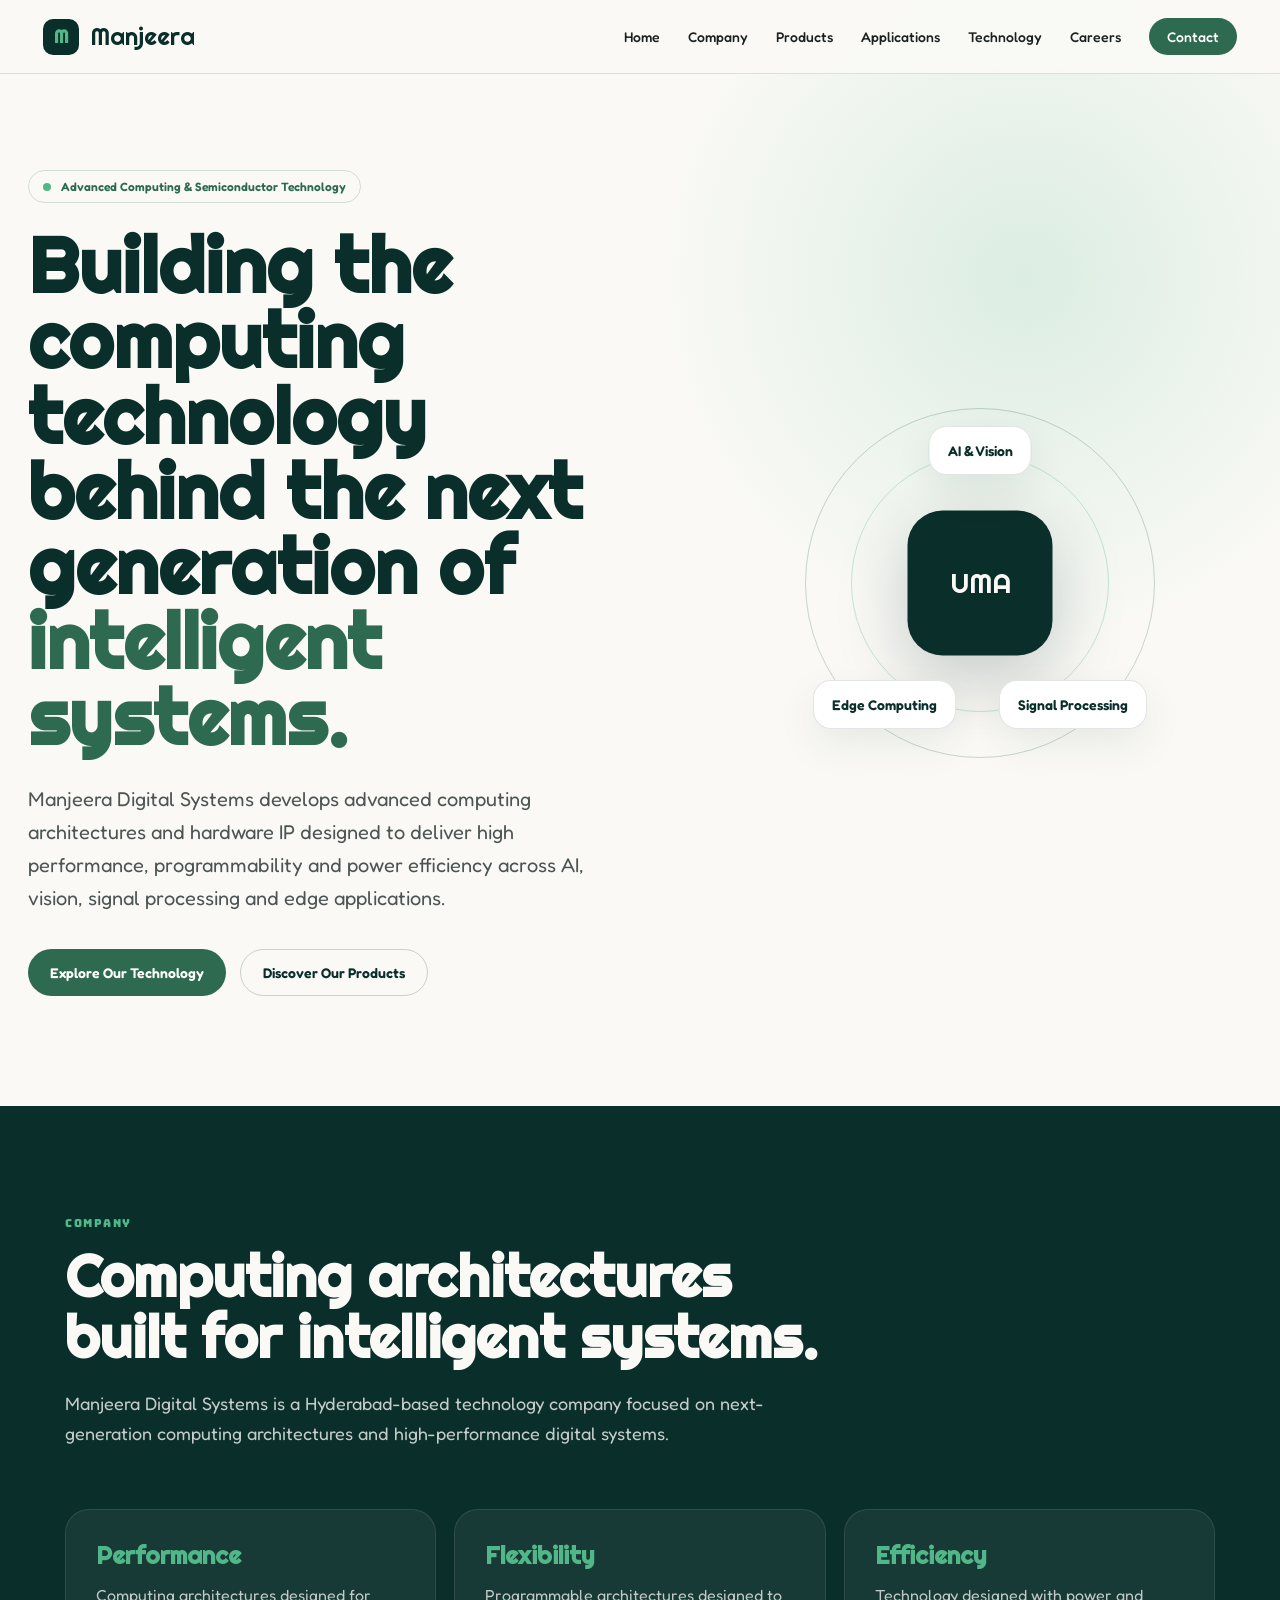
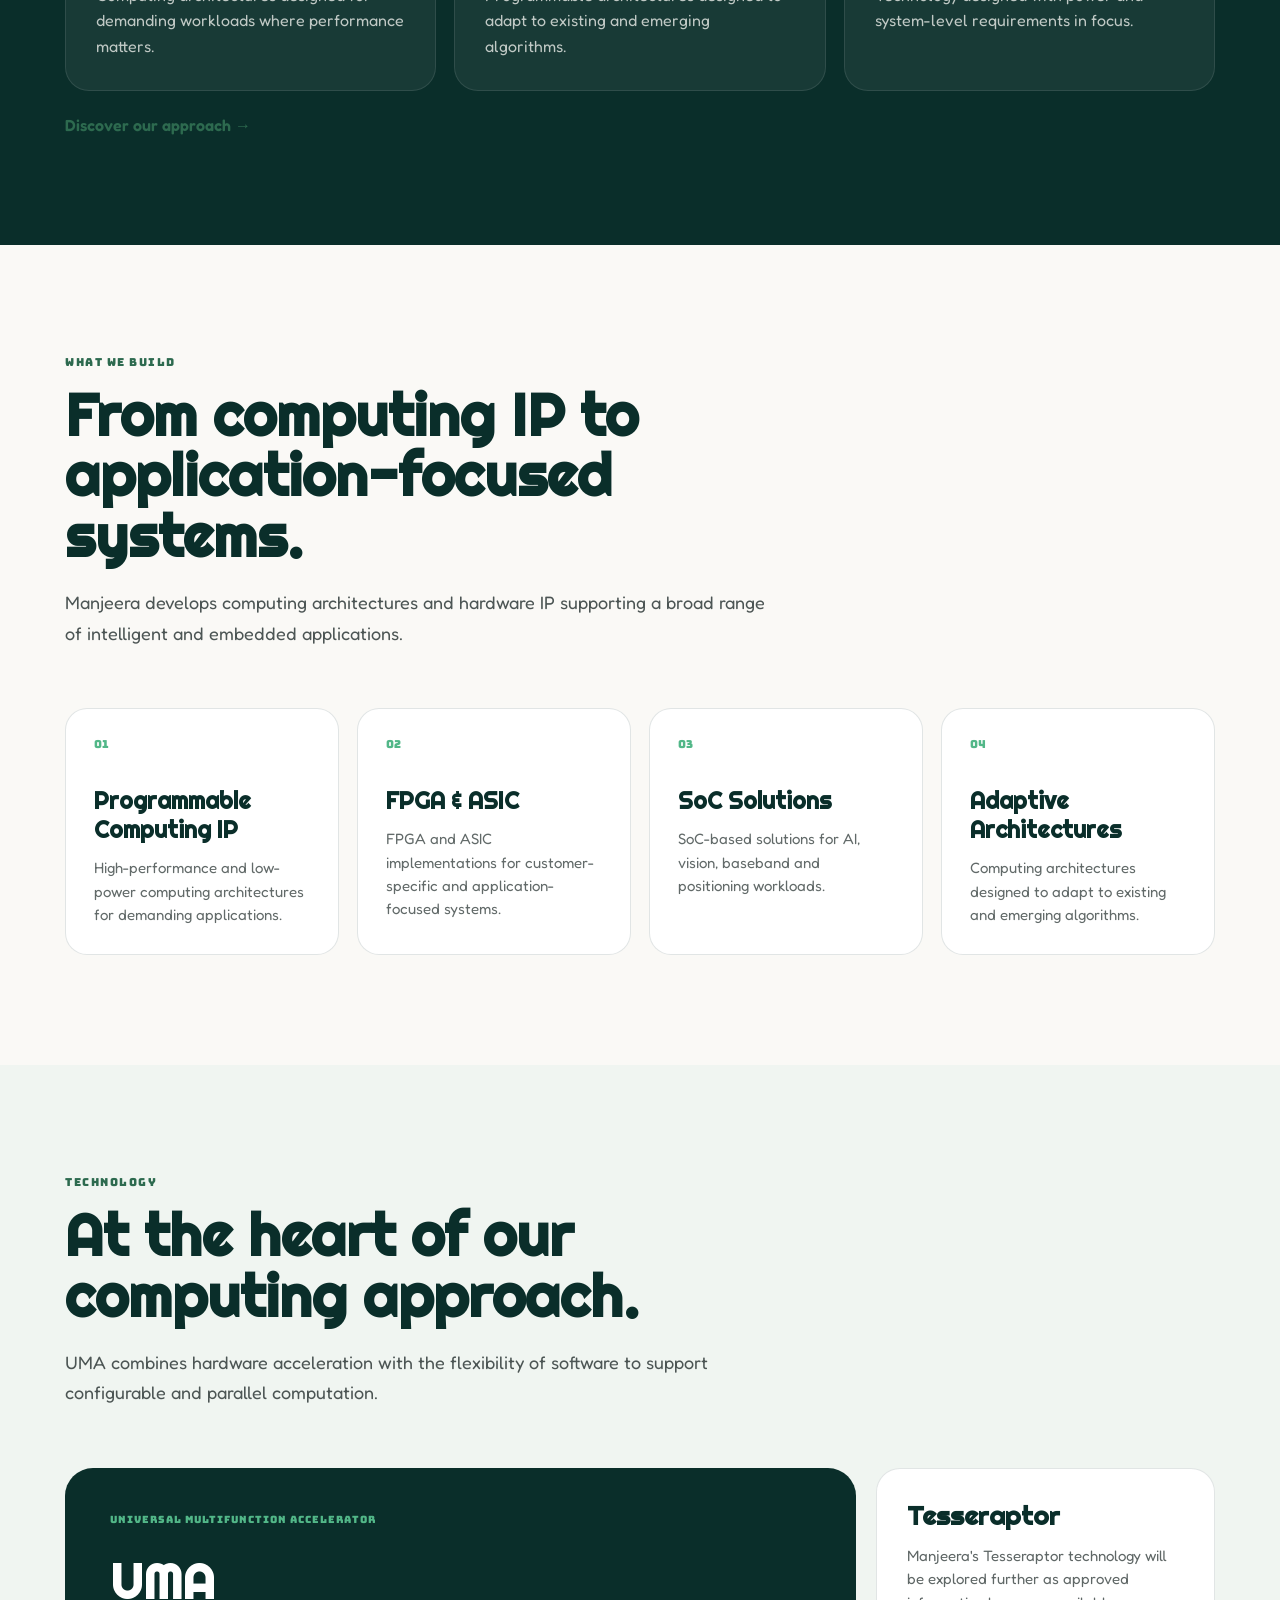
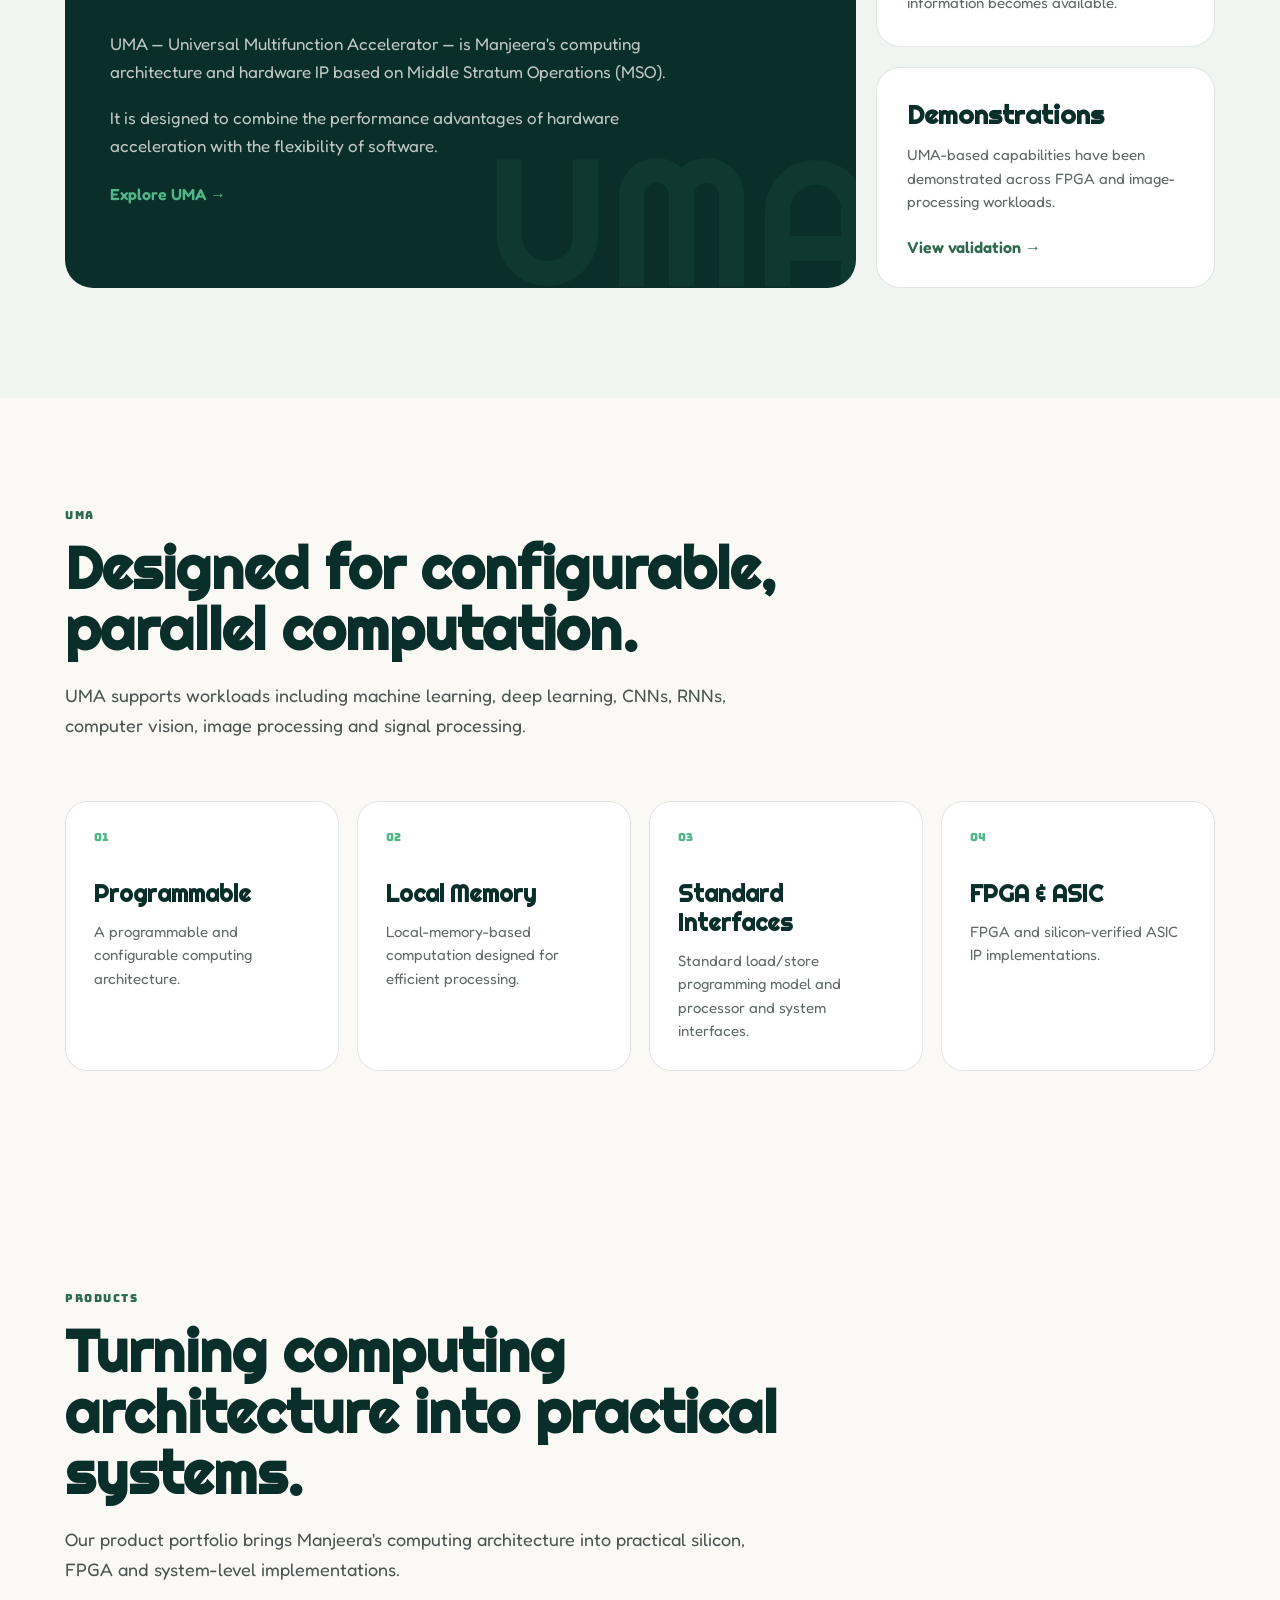
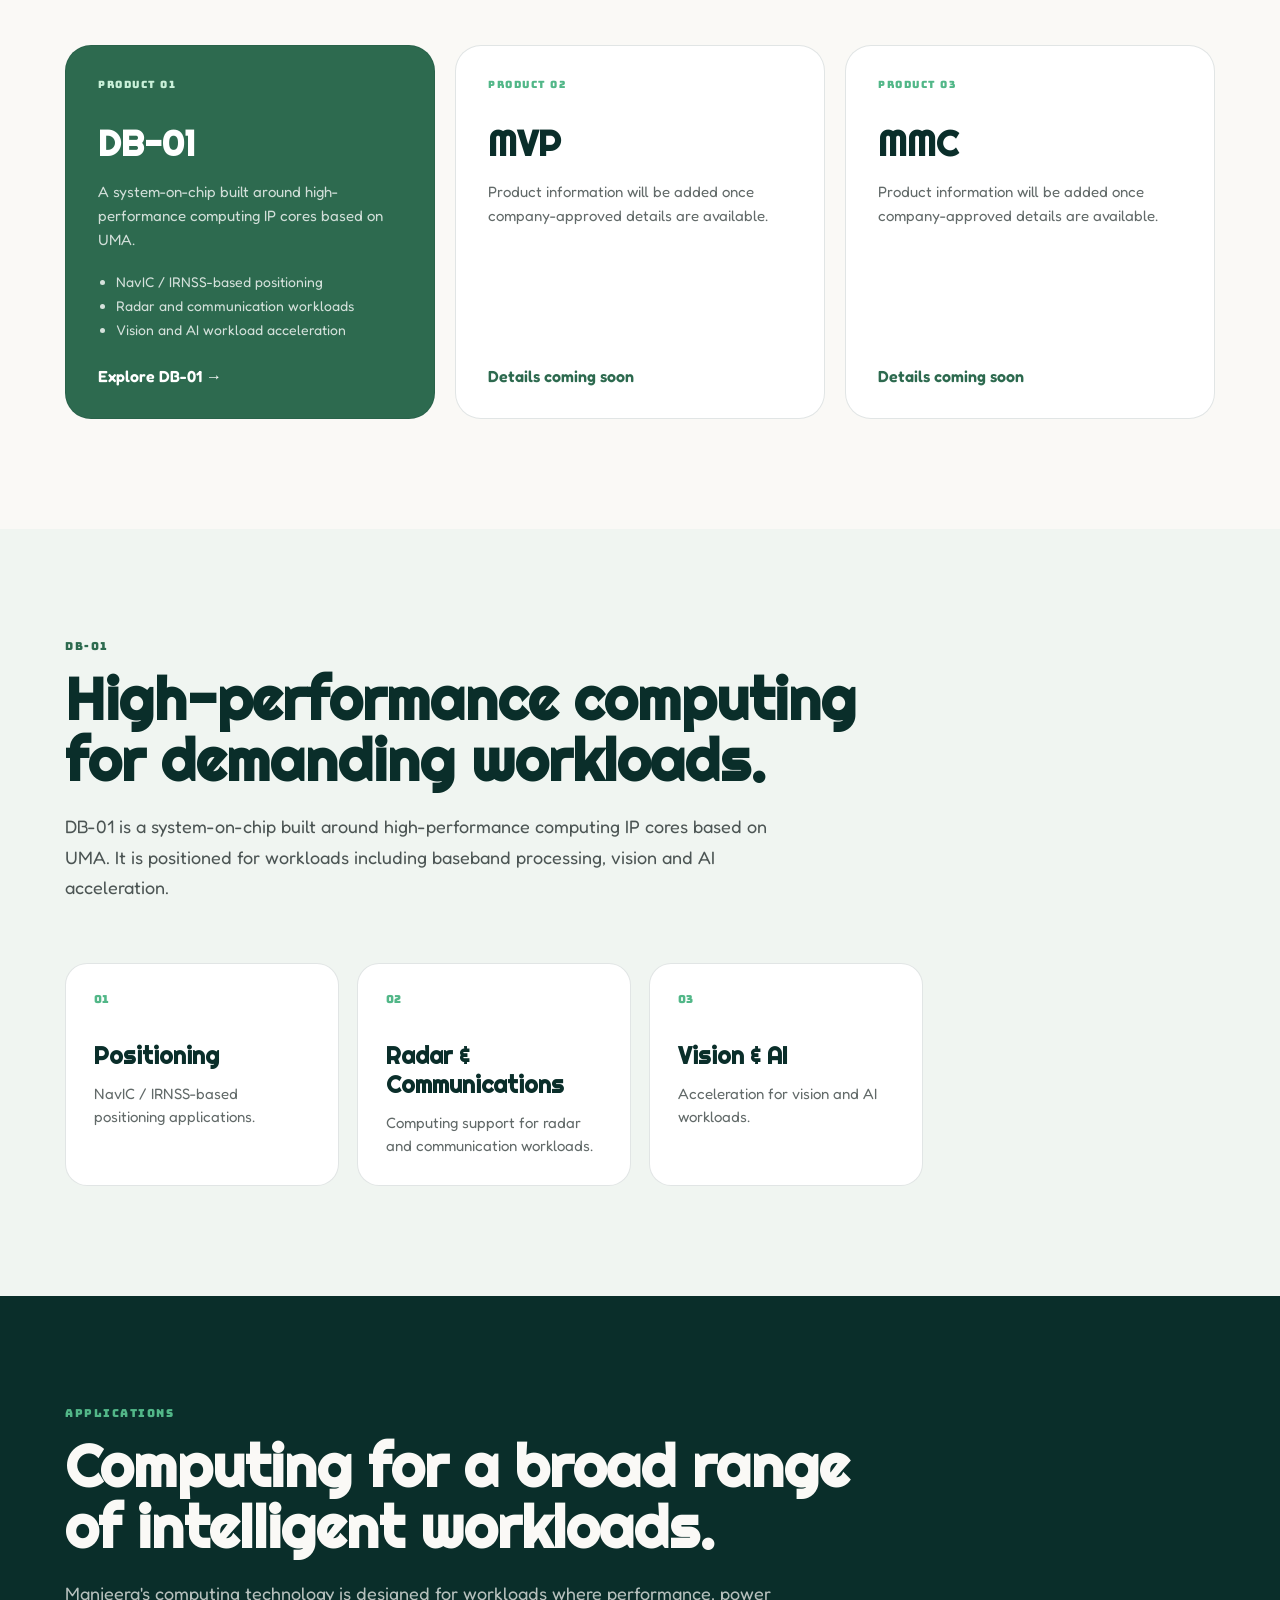
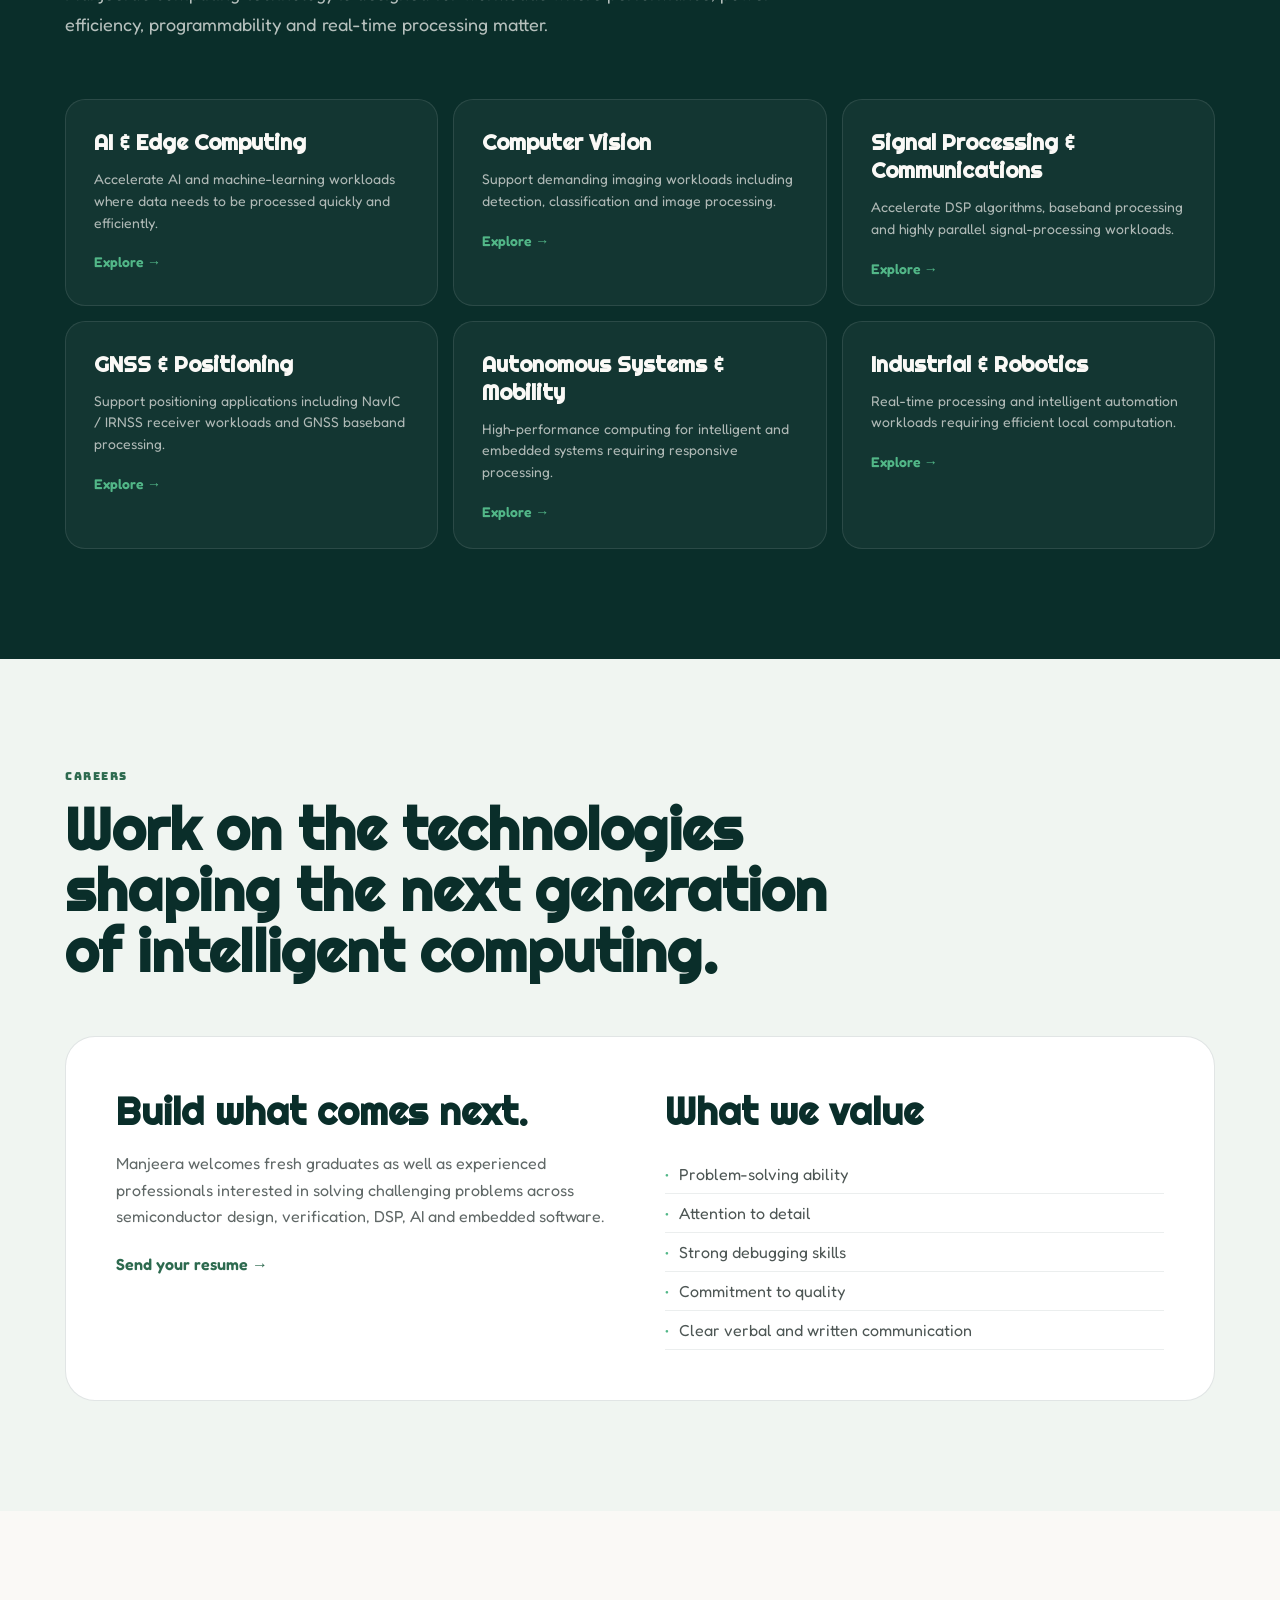
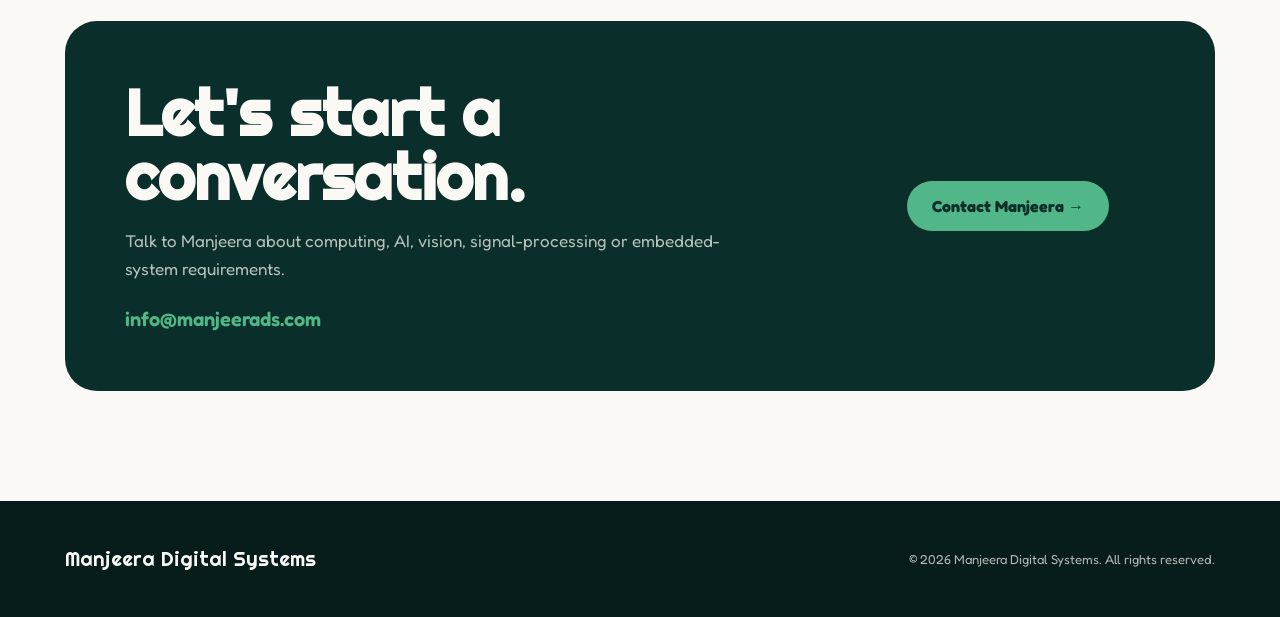
==== index.html @ 7819d350 "Create index.html" ====
<!DOCTYPE html>
<html lang="en">
<head>
    <meta charset="UTF-8">
    <meta name="viewport" content="width=device-width, initial-scale=1.0">

    <title>Manjeera Digital Systems</title>

    <!-- Google Fonts -->
    <link rel="preconnect" href="https://fonts.googleapis.com">
    <link rel="preconnect" href="https://fonts.gstatic.com" crossorigin>

    <link href="https://fonts.googleapis.com/css2?family=Bungee&family=Fredoka:wght@300;400;500;600;700&family=Pacifico&family=Righteous&display=swap" rel="stylesheet">

    <style>

        /* =========================================================
           MANJEERA DIGITAL SYSTEMS
           WEBSITE DESIGN
           ========================================================= */

        :root {
            --forest: #0A2E2A;
            --sage: #2D6A4F;
            --cream: #FAF9F6;
            --lime: #52B788;
            --charcoal: #1B2021;
            --white: #FFFFFF;
            --soft-green: #E7F2EC;
            --border: rgba(10, 46, 42, 0.12);

            --heading-font: "Righteous", sans-serif;
            --body-font: "Fredoka", sans-serif;
            --label-font: "Bungee", sans-serif;
        }

        * {
            margin: 0;
            padding: 0;
            box-sizing: border-box;
        }

        html {
            scroll-behavior: smooth;
        }

        body {
            background: var(--cream);
            color: var(--charcoal);
            font-family: var(--body-font);
            overflow-x: hidden;
        }

        a {
            text-decoration: none;
            color: inherit;
        }

        img {
            max-width: 100%;
            display: block;
        }

        /* =========================================================
           NAVIGATION
           ========================================================= */

        .navbar {
            position: fixed;
            top: 0;
            left: 0;
            width: 100%;
            z-index: 1000;

            background: rgba(250, 249, 246, 0.92);
            backdrop-filter: blur(14px);

            border-bottom: 1px solid var(--border);
        }

        .nav-container {
            max-width: 1250px;
            margin: auto;

            padding: 18px 28px;

            display: flex;
            align-items: center;
            justify-content: space-between;
        }

        .logo {
            display: flex;
            align-items: center;
            gap: 12px;

            font-family: var(--heading-font);
            font-size: 24px;
            color: var(--forest);
        }

        .logo-mark {
            width: 36px;
            height: 36px;

            border-radius: 10px;

            background: var(--forest);

            display: flex;
            align-items: center;
            justify-content: center;

            color: var(--lime);
            font-size: 18px;
            font-weight: bold;
        }

        .nav-links {
            display: flex;
            align-items: center;
            gap: 28px;
        }

        .nav-links a {
            font-size: 14px;
            font-weight: 500;

            color: var(--charcoal);

            transition: 0.25s ease;
        }

        .nav-links a:hover {
            color: var(--sage);
        }

        .nav-button {
            background: var(--sage);
            color: white !important;

            padding: 10px 18px;
            border-radius: 30px;
        }

        .nav-button:hover {
            background: var(--forest);
            transform: translateY(-1px);
        }

        .menu-button {
            display: none;

            border: none;
            background: none;

            font-size: 26px;
            cursor: pointer;

            color: var(--forest);
        }

        /* =========================================================
           GENERAL
           ========================================================= */

        section {
            padding: 110px 28px;
        }

        .container {
            max-width: 1150px;
            margin: auto;
        }

        .section-label {
            font-family: var(--label-font);
            font-size: 11px;
            letter-spacing: 1.5px;
            color: var(--sage);

            margin-bottom: 16px;
        }

        .section-title {
            font-family: var(--heading-font);
            font-size: clamp(36px, 5vw, 58px);
            line-height: 1.05;

            color: var(--forest);

            max-width: 800px;
        }

        .section-description {
            max-width: 720px;

            margin-top: 20px;

            font-size: 18px;
            line-height: 1.7;

            color: #4C5554;
        }

        .text-link {
            display: inline-flex;
            align-items: center;
            gap: 8px;

            margin-top: 24px;

            font-weight: 600;
            color: var(--sage);

            transition: 0.25s ease;
        }

        .text-link:hover {
            gap: 13px;
            color: var(--forest);
        }

        /* =========================================================
           OPENING SECTION
           ========================================================= */

        .opening {
            min-height: 100vh;

            padding-top: 170px;

            background:
                radial-gradient(
                    circle at 80% 25%,
                    rgba(82, 183, 136, 0.18),
                    transparent 28%
                ),
                var(--cream);

            position: relative;

            display: flex;
            align-items: center;
        }

        .opening-grid {
            max-width: 1250px;
            margin: auto;

            display: grid;
            grid-template-columns: 1.05fr 0.95fr;

            gap: 80px;
            align-items: center;
        }

        .opening-tag {
            display: inline-flex;
            align-items: center;
            gap: 10px;

            padding: 8px 14px;

            border: 1px solid rgba(45, 106, 79, 0.2);
            border-radius: 30px;

            color: var(--sage);

            font-size: 12px;
            font-weight: 600;

            margin-bottom: 25px;
        }

        .opening-dot {
            width: 8px;
            height: 8px;

            background: var(--lime);

            border-radius: 50%;
        }

        .opening h1 {
            font-family: var(--heading-font);

            font-size: clamp(48px, 6vw, 82px);
            line-height: 0.98;

            color: var(--forest);

            max-width: 760px;
        }

        .opening h1 span {
            color: var(--sage);
        }

        .opening-text {
            font-size: 20px;
            line-height: 1.65;

            color: #4C5554;

            max-width: 680px;

            margin-top: 28px;
        }

        .opening-buttons {
            display: flex;
            gap: 14px;

            margin-top: 34px;

            flex-wrap: wrap;
        }

        .button {
            display: inline-flex;
            align-items: center;
            justify-content: center;

            padding: 14px 22px;

            border-radius: 30px;

            font-size: 14px;
            font-weight: 600;

            transition: 0.3s ease;
        }

        .button-primary {
            background: var(--sage);
            color: white;
        }

        .button-primary:hover {
            background: var(--forest);
            transform: translateY(-3px);
        }

        .button-secondary {
            border: 1px solid rgba(10, 46, 42, 0.2);
            color: var(--forest);
        }

        .button-secondary:hover {
            background: var(--soft-green);
            transform: translateY(-3px);
        }

        /* =========================================================
           TECH VISUAL
           ========================================================= */

        .tech-visual {
            min-height: 500px;

            position: relative;

            display: flex;
            align-items: center;
            justify-content: center;
        }

        .tech-orbit {
            width: 350px;
            height: 350px;

            border: 1px solid rgba(45, 106, 79, 0.25);

            border-radius: 50%;

            position: relative;
        }

        .tech-orbit::before {
            content: "";

            position: absolute;

            inset: 45px;

            border: 1px solid rgba(82, 183, 136, 0.3);

            border-radius: 50%;
        }

        .tech-core {
            width: 145px;
            height: 145px;

            position: absolute;

            top: 50%;
            left: 50%;

            transform: translate(-50%, -50%);

            border-radius: 35px;

            background: var(--forest);

            color: var(--cream);

            display: flex;
            align-items: center;
            justify-content: center;

            text-align: center;

            font-family: var(--heading-font);
            font-size: 28px;

            box-shadow: 0 25px 70px rgba(10, 46, 42, 0.22);
        }

        .tech-node {
            position: absolute;

            background: white;

            border: 1px solid rgba(10, 46, 42, 0.12);

            box-shadow: 0 15px 40px rgba(10, 46, 42, 0.08);

            border-radius: 18px;

            padding: 15px 18px;

            font-weight: 600;
            font-size: 14px;

            color: var(--forest);
        }

        .node-one {
            top: 5%;
            left: 50%;
            transform: translateX(-50%);
        }

        .node-two {
            bottom: 8%;
            left: 2%;
        }

        .node-three {
            bottom: 8%;
            right: 2%;
        }

        /* =========================================================
           ABOUT
           ========================================================= */

        .about {
            background: var(--forest);
            color: white;
        }

        .about .section-label {
            color: var(--lime);
        }

        .about .section-title {
            color: var(--cream);
        }

        .about .section-description {
            color: rgba(250, 249, 246, 0.78);
        }

        .about-grid {
            margin-top: 60px;

            display: grid;
            grid-template-columns: repeat(3, 1fr);

            gap: 18px;
        }

        .about-card {
            padding: 30px;

            border-radius: 24px;

            background: rgba(255, 255, 255, 0.06);

            border: 1px solid rgba(255, 255, 255, 0.1);

            transition: 0.3s ease;
        }

        .about-card:hover {
            transform: translateY(-6px);

            background: rgba(255, 255, 255, 0.09);
        }

        .about-card h3 {
            font-family: var(--heading-font);

            font-size: 24px;

            color: var(--lime);

            margin-bottom: 12px;
        }

        .about-card p {
            color: rgba(250, 249, 246, 0.75);

            line-height: 1.6;
        }

        /* =========================================================
           WHAT WE BUILD
           ========================================================= */

        .build-grid {
            margin-top: 60px;

            display: grid;

            grid-template-columns: repeat(4, 1fr);

            gap: 18px;
        }

        .build-card {
            background: white;

            border: 1px solid var(--border);

            border-radius: 22px;

            padding: 28px;

            min-height: 220px;

            transition: 0.3s ease;
        }

        .build-card:hover {
            transform: translateY(-7px);

            border-color: rgba(82, 183, 136, 0.5);

            box-shadow: 0 20px 50px rgba(10, 46, 42, 0.08);
        }

        .build-number {
            font-family: var(--label-font);

            font-size: 11px;

            color: var(--lime);

            margin-bottom: 35px;
        }

        .build-card h3 {
            font-family: var(--heading-font);

            font-size: 23px;

            color: var(--forest);

            margin-bottom: 12px;
        }

        .build-card p {
            color: #626A69;

            line-height: 1.55;

            font-size: 15px;
        }

        /* =========================================================
           TECHNOLOGY
           ========================================================= */

        .technology {
            background: #F0F5F1;
        }

        .technology-grid {
            margin-top: 60px;

            display: grid;

            grid-template-columns: 1.4fr 0.6fr;

            gap: 20px;
        }

        .technology-main {
            background: var(--forest);

            border-radius: 28px;

            padding: 45px;

            color: white;

            min-height: 420px;

            position: relative;

            overflow: hidden;
        }

        .technology-main::after {
            content: "UMA";

            position: absolute;

            right: -20px;
            bottom: -45px;

            font-family: var(--heading-font);

            font-size: 180px;

            color: rgba(82, 183, 136, 0.08);
        }

        .technology-main .mini-label {
            font-family: var(--label-font);

            color: var(--lime);

            font-size: 10px;

            letter-spacing: 1px;
        }

        .technology-main h3 {
            font-family: var(--heading-font);

            font-size: 48px;

            margin-top: 25px;
        }

        .technology-main p {
            max-width: 600px;

            margin-top: 18px;

            line-height: 1.65;

            color: rgba(250, 249, 246, 0.76);

            font-size: 17px;
        }

        .technology-side {
            display: flex;
            flex-direction: column;

            gap: 20px;
        }

        .technology-card {
            background: white;

            border-radius: 24px;

            padding: 30px;

            border: 1px solid var(--border);

            flex: 1;
        }

        .technology-card h3 {
            font-family: var(--heading-font);

            color: var(--forest);

            font-size: 26px;

            margin-bottom: 12px;
        }

        .technology-card p {
            line-height: 1.55;

            color: #5F6766;

            font-size: 15px;
        }

        /* =========================================================
           PRODUCTS
           ========================================================= */

        .products-grid {
            margin-top: 60px;

            display: grid;

            grid-template-columns: repeat(3, 1fr);

            gap: 20px;
        }

        .product-card {
            background: white;

            border: 1px solid var(--border);

            border-radius: 26px;

            padding: 32px;

            min-height: 340px;

            display: flex;
            flex-direction: column;

            transition: 0.3s ease;
        }

        .product-card:hover {
            transform: translateY(-7px);

            box-shadow: 0 25px 60px rgba(10, 46, 42, 0.1);
        }

        .product-card.featured {
            background: var(--sage);
            color: white;
        }

        .product-code {
            font-family: var(--label-font);

            font-size: 10px;

            letter-spacing: 1.5px;

            color: var(--lime);

            margin-bottom: 30px;
        }

        .product-card.featured .product-code {
            color: #C9F0D9;
        }

        .product-card h3 {
            font-family: var(--heading-font);

            font-size: 35px;

            color: var(--forest);

            margin-bottom: 15px;
        }

        .product-card.featured h3 {
            color: white;
        }

        .product-card p {
            color: #626A69;

            line-height: 1.6;

            font-size: 15px;
        }

        .product-card.featured p {
            color: rgba(255, 255, 255, 0.78);
        }

        .product-list {
            margin-top: 18px;

            padding-left: 18px;

            color: #626A69;

            line-height: 1.7;

            font-size: 14px;
        }

        .product-card.featured .product-list {
            color: rgba(255, 255, 255, 0.8);
        }

        .product-link {
            margin-top: auto;

            padding-top: 25px;

            font-weight: 600;

            color: var(--sage);
        }

        .product-card.featured .product-link {
            color: white;
        }

        /* =========================================================
           APPLICATIONS
           ========================================================= */

        .applications {
            background: var(--forest);
        }

        .applications .section-label {
            color: var(--lime);
        }

        .applications .section-title {
            color: var(--cream);
        }

        .applications .section-description {
            color: rgba(250, 249, 246, 0.72);
        }

        .applications-grid {
            margin-top: 60px;

            display: grid;

            grid-template-columns: repeat(3, 1fr);

            gap: 15px;
        }

        .application-card {
            padding: 28px;

            border: 1px solid rgba(255,255,255,0.1);

            border-radius: 20px;

            background: rgba(255,255,255,0.04);

            transition: 0.3s ease;
        }

        .application-card:hover {
            background: rgba(82,183,136,0.12);

            transform: translateY(-5px);
        }

        .application-card h3 {
            font-family: var(--heading-font);

            color: var(--cream);

            font-size: 22px;

            margin-bottom: 12px;
        }

        .application-card p {
            color: rgba(250,249,246,0.68);

            line-height: 1.55;

            font-size: 14px;
        }

        .application-arrow {
            display: block;

            margin-top: 20px;

            color: var(--lime);

            font-weight: 600;

            font-size: 14px;
        }

        /* =========================================================
           CAREERS
           ========================================================= */

        .careers {
            background: #F0F5F1;
        }

        .careers-box {
            margin-top: 55px;

            background: white;

            border-radius: 30px;

            padding: 50px;

            display: grid;

            grid-template-columns: 1fr 1fr;

            gap: 50px;

            border: 1px solid var(--border);
        }

        .careers-box h3 {
            font-family: var(--heading-font);

            font-size: 38px;

            color: var(--forest);
        }

        .careers-box p {
            margin-top: 15px;

            color: #606867;

            line-height: 1.65;
        }

        .career-list {
            list-style: none;

            margin-top: 20px;
        }

        .career-list li {
            padding: 9px 0;

            color: #4D5654;

            border-bottom: 1px solid rgba(10,46,42,0.08);
        }

        .career-list li::before {
            content: "•";

            color: var(--lime);

            margin-right: 10px;
        }

        /* =========================================================
           CONTACT
           ========================================================= */

        .contact {
            background: var(--cream);
        }

        .contact-box {
            background: var(--forest);

            border-radius: 32px;

            padding: 60px;

            color: white;

            display: grid;

            grid-template-columns: 1.4fr 0.6fr;

            gap: 50px;

            align-items: center;
        }

        .contact-box h2 {
            font-family: var(--heading-font);

            font-size: clamp(40px, 5vw, 65px);

            color: var(--cream);

            line-height: 1;
        }

        .contact-box p {
            margin-top: 18px;

            color: rgba(250,249,246,0.72);

            line-height: 1.6;

            font-size: 17px;

            max-width: 600px;
        }

        .contact-email {
            display: inline-block;

            margin-top: 25px;

            color: var(--lime);

            font-size: 20px;

            font-weight: 600;
        }

        .contact-side {
            text-align: center;
        }

        .contact-side a {
            display: inline-flex;

            padding: 15px 25px;

            border-radius: 30px;

            background: var(--lime);

            color: var(--forest);

            font-weight: 700;

            transition: 0.3s ease;
        }

        .contact-side a:hover {
            background: var(--cream);

            transform: translateY(-3px);
        }

        /* =========================================================
           FOOTER
           ========================================================= */

        footer {
            background: #061D1B;

            color: rgba(250,249,246,0.7);

            padding: 45px 28px;
        }

        .footer-container {
            max-width: 1150px;

            margin: auto;

            display: flex;

            justify-content: space-between;

            gap: 30px;

            align-items: center;
        }

        .footer-logo {
            font-family: var(--heading-font);

            color: var(--cream);

            font-size: 20px;
        }

        .footer-text {
            font-size: 13px;
        }

        /* =========================================================
           ANIMATION
           ========================================================= */

        .fade-up {
            opacity: 0;

            transform: translateY(25px);

            animation: fadeUp 0.8s ease forwards;
        }

        @keyframes fadeUp {

            to {
                opacity: 1;
                transform: translateY(0);
            }

        }

        /* =========================================================
           MOBILE
           ========================================================= */

        @media (max-width: 900px) {

            .nav-links {
                position: absolute;

                top: 72px;
                left: 0;

                width: 100%;

                background: var(--cream);

                padding: 25px;

                display: none;

                flex-direction: column;

                align-items: flex-start;

                border-bottom: 1px solid var(--border);
            }

            .nav-links.active {
                display: flex;
            }

            .menu-button {
                display: block;
            }

            .opening-grid {
                grid-template-columns: 1fr;

                gap: 30px;
            }

            .tech-visual {
                min-height: 380px;
            }

            .about-grid,
            .build-grid,
            .products-grid {
                grid-template-columns: 1fr 1fr;
            }

            .applications-grid {
                grid-template-columns: 1fr 1fr;
            }

            .technology-grid {
                grid-template-columns: 1fr;
            }

            .careers-box,
            .contact-box {
                grid-template-columns: 1fr;
            }

        }

        @media (max-width: 600px) {

            section {
                padding: 80px 20px;
            }

            .nav-container {
                padding: 15px 20px;
            }

            .logo {
                font-size: 19px;
            }

            .opening {
                padding-top: 130px;
            }

            .opening h1 {
                font-size: 48px;
            }

            .opening-text {
                font-size: 17px;
            }

            .tech-orbit {
                width: 270px;
                height: 270px;
            }

            .tech-core {
                width: 115px;
                height: 115px;

                font-size: 22px;
            }

            .tech-node {
                font-size: 11px;

                padding: 11px 13px;
            }

            .about-grid,
            .build-grid,
            .products-grid,
            .applications-grid {
                grid-template-columns: 1fr;
            }

            .technology-main {
                padding: 30px;
            }

            .technology-main h3 {
                font-size: 38px;
            }

            .careers-box,
            .contact-box {
                padding: 32px 25px;
            }

            .contact-box h2 {
                font-size: 42px;
            }

            .footer-container {
                flex-direction: column;

                align-items: flex-start;
            }

        }

    </style>
</head>

<body>

    <!-- =========================================================
         NAVIGATION
         ========================================================= -->

    <header class="navbar">

        <div class="nav-container">

            <a href="#home" class="logo">
                <span class="logo-mark">M</span>
                Manjeera
            </a>

            <button class="menu-button" onclick="toggleMenu()">
                ☰
            </button>

            <nav class="nav-links" id="navLinks">

                <a href="#home">Home</a>

                <a href="#about">Company</a>

                <a href="#products">Products</a>

                <a href="#applications">Applications</a>

                <a href="#technology">Technology</a>

                <a href="#careers">Careers</a>

                <a href="#contact" class="nav-button">
                    Contact
                </a>

            </nav>

        </div>

    </header>


    <!-- =========================================================
         HOME
         ========================================================= -->

    <main>

        <section class="opening" id="home">

            <div class="opening-grid">

                <div class="fade-up">

                    <div class="opening-tag">
                        <span class="opening-dot"></span>
                        Advanced Computing & Semiconductor Technology
                    </div>

                    <h1>
                        Building the computing technology behind the next generation of
                        <span>intelligent systems.</span>
                    </h1>

                    <p class="opening-text">
                        Manjeera Digital Systems develops advanced computing architectures
                        and hardware IP designed to deliver high performance,
                        programmability and power efficiency across AI, vision,
                        signal processing and edge applications.
                    </p>

                    <div class="opening-buttons">

                        <a href="#technology" class="button button-primary">
                            Explore Our Technology
                        </a>

                        <a href="#products" class="button button-secondary">
                            Discover Our Products
                        </a>

                    </div>

                </div>


                <div class="tech-visual">

                    <div class="tech-orbit">

                        <div class="tech-core">
                            UMA
                        </div>

                        <div class="tech-node node-one">
                            AI & Vision
                        </div>

                        <div class="tech-node node-two">
                            Edge Computing
                        </div>

                        <div class="tech-node node-three">
                            Signal Processing
                        </div>

                    </div>

                </div>

            </div>

        </section>


        <!-- =====================================================
             ABOUT
             ===================================================== -->

        <section class="about" id="about">

            <div class="container">

                <div class="section-label">
                    COMPANY
                </div>

                <h2 class="section-title">
                    Computing architectures built for intelligent systems.
                </h2>

                <p class="section-description">
                    Manjeera Digital Systems is a Hyderabad-based technology company
                    focused on next-generation computing architectures and
                    high-performance digital systems.
                </p>


                <div class="about-grid">

                    <div class="about-card">

                        <h3>Performance</h3>

                        <p>
                            Computing architectures designed for demanding
                            workloads where performance matters.
                        </p>

                    </div>


                    <div class="about-card">

                        <h3>Flexibility</h3>

                        <p>
                            Programmable architectures designed to adapt
                            to existing and emerging algorithms.
                        </p>

                    </div>


                    <div class="about-card">

                        <h3>Efficiency</h3>

                        <p>
                            Technology designed with power and
                            system-level requirements in focus.
                        </p>

                    </div>

                </div>

                <a href="#technology" class="text-link">
                    Discover our approach →
                </a>

            </div>

        </section>


        <!-- =====================================================
             WHAT WE BUILD
             ===================================================== -->

        <section id="build">

            <div class="container">

                <div class="section-label">
                    WHAT WE BUILD
                </div>

                <h2 class="section-title">
                    From computing IP to application-focused systems.
                </h2>

                <p class="section-description">
                    Manjeera develops computing architectures and hardware IP
                    supporting a broad range of intelligent and embedded
                    applications.
                </p>


                <div class="build-grid">

                    <div class="build-card">

                        <div class="build-number">01</div>

                        <h3>Programmable Computing IP</h3>

                        <p>
                            High-performance and low-power computing
                            architectures for demanding applications.
                        </p>

                    </div>


                    <div class="build-card">

                        <div class="build-number">02</div>

                        <h3>FPGA & ASIC</h3>

                        <p>
                            FPGA and ASIC implementations for
                            customer-specific and application-focused systems.
                        </p>

                    </div>


                    <div class="build-card">

                        <div class="build-number">03</div>

                        <h3>SoC Solutions</h3>

                        <p>
                            SoC-based solutions for AI, vision,
                            baseband and positioning workloads.
                        </p>

                    </div>


                    <div class="build-card">

                        <div class="build-number">04</div>

                        <h3>Adaptive Architectures</h3>

                        <p>
                            Computing architectures designed to adapt
                            to existing and emerging algorithms.
                        </p>

                    </div>

                </div>

            </div>

        </section>


        <!-- =====================================================
             TECHNOLOGY
             ===================================================== -->

        <section class="technology" id="technology">

            <div class="container">

                <div class="section-label">
                    TECHNOLOGY
                </div>

                <h2 class="section-title">
                    At the heart of our computing approach.
                </h2>

                <p class="section-description">
                    UMA combines hardware acceleration with the flexibility
                    of software to support configurable and parallel computation.
                </p>


                <div class="technology-grid">

                    <div class="technology-main">

                        <div class="mini-label">
                            UNIVERSAL MULTIFUNCTION ACCELERATOR
                        </div>

                        <h3>UMA</h3>

                        <p>
                            UMA — Universal Multifunction Accelerator — is
                            Manjeera's computing architecture and hardware IP
                            based on Middle Stratum Operations (MSO).
                        </p>

                        <p>
                            It is designed to combine the performance advantages
                            of hardware acceleration with the flexibility of software.
                        </p>

                        <a href="#technology-details" class="text-link" style="color:#52B788;">
                            Explore UMA →
                        </a>

                    </div>


                    <div class="technology-side">

                        <div class="technology-card">

                            <h3>Tesseraptor</h3>

                            <p>
                                Manjeera's Tesseraptor technology will be
                                explored further as approved information
                                becomes available.
                            </p>

                        </div>


                        <div class="technology-card">

                            <h3>Demonstrations</h3>

                            <p>
                                UMA-based capabilities have been demonstrated
                                across FPGA and image-processing workloads.
                            </p>

                            <a href="#technology-details" class="text-link">
                                View validation →
                            </a>

                        </div>

                    </div>

                </div>

            </div>

        </section>


        <!-- =====================================================
             TECHNOLOGY DETAILS
             ===================================================== -->

        <section id="technology-details">

            <div class="container">

                <div class="section-label">
                    UMA
                </div>

                <h2 class="section-title">
                    Designed for configurable, parallel computation.
                </h2>

                <p class="section-description">
                    UMA supports workloads including machine learning,
                    deep learning, CNNs, RNNs, computer vision,
                    image processing and signal processing.
                </p>


                <div class="build-grid">

                    <div class="build-card">
                        <div class="build-number">01</div>
                        <h3>Programmable</h3>
                        <p>
                            A programmable and configurable computing architecture.
                        </p>
                    </div>

                    <div class="build-card">
                        <div class="build-number">02</div>
                        <h3>Local Memory</h3>
                        <p>
                            Local-memory-based computation designed for efficient processing.
                        </p>
                    </div>

                    <div class="build-card">
                        <div class="build-number">03</div>
                        <h3>Standard Interfaces</h3>
                        <p>
                            Standard load/store programming model and
                            processor and system interfaces.
                        </p>
                    </div>

                    <div class="build-card">
                        <div class="build-number">04</div>
                        <h3>FPGA & ASIC</h3>
                        <p>
                            FPGA and silicon-verified ASIC IP implementations.
                        </p>
                    </div>

                </div>

            </div>

        </section>


        <!-- =====================================================
             PRODUCTS
             ===================================================== -->

        <section id="products">

            <div class="container">

                <div class="section-label">
                    PRODUCTS
                </div>

                <h2 class="section-title">
                    Turning computing architecture into practical systems.
                </h2>

                <p class="section-description">
                    Our product portfolio brings Manjeera's computing architecture
                    into practical silicon, FPGA and system-level implementations.
                </p>


                <div class="products-grid">

                    <div class="product-card featured">

                        <div class="product-code">
                            PRODUCT 01
                        </div>

                        <h3>DB-01</h3>

                        <p>
                            A system-on-chip built around high-performance
                            computing IP cores based on UMA.
                        </p>

                        <ul class="product-list">

                            <li>NavIC / IRNSS-based positioning</li>

                            <li>Radar and communication workloads</li>

                            <li>Vision and AI workload acceleration</li>

                        </ul>

                        <a href="#db01-details" class="product-link">
                            Explore DB-01 →
                        </a>

                    </div>


                    <div class="product-card">

                        <div class="product-code">
                            PRODUCT 02
                        </div>

                        <h3>MVP</h3>

                        <p>
                            Product information will be added once
                            company-approved details are available.
                        </p>

                        <span class="product-link">
                            Details coming soon
                        </span>

                    </div>


                    <div class="product-card">

                        <div class="product-code">
                            PRODUCT 03
                        </div>

                        <h3>MMC</h3>

                        <p>
                            Product information will be added once
                            company-approved details are available.
                        </p>

                        <span class="product-link">
                            Details coming soon
                        </span>

                    </div>

                </div>

            </div>

        </section>


        <!-- =====================================================
             DB-01 DETAILS
             ===================================================== -->

        <section id="db01-details" style="background:#F0F5F1;">

            <div class="container">

                <div class="section-label">
                    DB-01
                </div>

                <h2 class="section-title">
                    High-performance computing for demanding workloads.
                </h2>

                <p class="section-description">
                    DB-01 is a system-on-chip built around high-performance
                    computing IP cores based on UMA. It is positioned for
                    workloads including baseband processing, vision and
                    AI acceleration.
                </p>


                <div class="build-grid">

                    <div class="build-card">

                        <div class="build-number">01</div>

                        <h3>Positioning</h3>

                        <p>
                            NavIC / IRNSS-based positioning applications.
                        </p>

                    </div>


                    <div class="build-card">

                        <div class="build-number">02</div>

                        <h3>Radar & Communications</h3>

                        <p>
                            Computing support for radar and communication workloads.
                        </p>

                    </div>


                    <div class="build-card">

                        <div class="build-number">03</div>

                        <h3>Vision & AI</h3>

                        <p>
                            Acceleration for vision and AI workloads.
                        </p>

                    </div>

                </div>

            </div>

        </section>


        <!-- =====================================================
             APPLICATIONS
             ===================================================== -->

        <section class="applications" id="applications">

            <div class="container">

                <div class="section-label">
                    APPLICATIONS
                </div>

                <h2 class="section-title">
                    Computing for a broad range of intelligent workloads.
                </h2>

                <p class="section-description">
                    Manjeera's computing technology is designed for workloads
                    where performance, power efficiency, programmability and
                    real-time processing matter.
                </p>


                <div class="applications-grid">

                    <div class="application-card">

                        <h3>AI & Edge Computing</h3>

                        <p>
                            Accelerate AI and machine-learning workloads
                            where data needs to be processed quickly and efficiently.
                        </p>

                        <span class="application-arrow">
                            Explore →
                        </span>

                    </div>


                    <div class="application-card">

                        <h3>Computer Vision</h3>

                        <p>
                            Support demanding imaging workloads including
                            detection, classification and image processing.
                        </p>

                        <span class="application-arrow">
                            Explore →
                        </span>

                    </div>


                    <div class="application-card">

                        <h3>Signal Processing & Communications</h3>

                        <p>
                            Accelerate DSP algorithms, baseband processing
                            and highly parallel signal-processing workloads.
                        </p>

                        <span class="application-arrow">
                            Explore →
                        </span>

                    </div>


                    <div class="application-card">

                        <h3>GNSS & Positioning</h3>

                        <p>
                            Support positioning applications including
                            NavIC / IRNSS receiver workloads and GNSS baseband processing.
                        </p>

                        <span class="application-arrow">
                            Explore →
                        </span>

                    </div>


                    <div class="application-card">

                        <h3>Autonomous Systems & Mobility</h3>

                        <p>
                            High-performance computing for intelligent and
                            embedded systems requiring responsive processing.
                        </p>

                        <span class="application-arrow">
                            Explore →
                        </span>

                    </div>


                    <div class="application-card">

                        <h3>Industrial & Robotics</h3>

                        <p>
                            Real-time processing and intelligent automation
                            workloads requiring efficient local computation.
                        </p>

                        <span class="application-arrow">
                            Explore →
                        </span>

                    </div>

                </div>

            </div>

        </section>


        <!-- =====================================================
             CAREERS
             ===================================================== -->

        <section class="careers" id="careers">

            <div class="container">

                <div class="section-label">
                    CAREERS
                </div>

                <h2 class="section-title">
                    Work on the technologies shaping the next generation
                    of intelligent computing.
                </h2>


                <div class="careers-box">

                    <div>

                        <h3>Build what comes next.</h3>

                        <p>
                            Manjeera welcomes fresh graduates as well as
                            experienced professionals interested in solving
                            challenging problems across semiconductor design,
                            verification, DSP, AI and embedded software.
                        </p>

                        <a href="mailto:info@manjeerads.com" class="text-link">
                            Send your resume →
                        </a>

                    </div>


                    <div>

                        <h3>What we value</h3>

                        <ul class="career-list">

                            <li>Problem-solving ability</li>

                            <li>Attention to detail</li>

                            <li>Strong debugging skills</li>

                            <li>Commitment to quality</li>

                            <li>Clear verbal and written communication</li>

                        </ul>

                    </div>

                </div>

            </div>

        </section>


        <!-- =====================================================
             CONTACT
             ===================================================== -->

        <section class="contact" id="contact">

            <div class="container">

                <div class="contact-box">

                    <div>

                        <h2>
                            Let's start a conversation.
                        </h2>

                        <p>
                            Talk to Manjeera about computing, AI, vision,
                            signal-processing or embedded-system requirements.
                        </p>

                        <a
                            href="mailto:info@manjeerads.com"
                            class="contact-email"
                        >
                            info@manjeerads.com
                        </a>

                    </div>


                    <div class="contact-side">

                        <a href="mailto:info@manjeerads.com">
                            Contact Manjeera →
                        </a>

                    </div>

                </div>

            </div>

        </section>

    </main>


    <!-- =========================================================
         FOOTER
         ========================================================= -->

    <footer>

        <div class="footer-container">

            <div class="footer-logo">
                Manjeera Digital Systems
            </div>

            <div class="footer-text">
                © 2026 Manjeera Digital Systems. All rights reserved.
            </div>

        </div>

    </footer>


    <!-- =========================================================
         JAVASCRIPT
         ========================================================= -->

    <script>

        function toggleMenu() {

            const nav = document.getElementById("navLinks");

            nav.classList.toggle("active");

        }


        /* Close mobile menu after clicking a link */

        document.querySelectorAll(".nav-links a").forEach(link => {

            link.addEventListener("click", () => {

                document.getElementById("navLinks").classList.remove("active");

            });

        });


        /* Simple reveal animation */

        const observer = new IntersectionObserver(

            entries => {

                entries.forEach(entry => {

                    if (entry.isIntersecting) {

                        entry.target.style.opacity = "1";

                        entry.target.style.transform = "translateY(0)";

                    }

                });

            },

            {
                threshold: 0.12
            }

        );


        document.querySelectorAll(
            ".about-card, .build-card, .product-card, .application-card, .technology-card"
        ).forEach(element => {

            element.style.opacity = "0";

            element.style.transform = "translateY(20px)";

            element.style.transition = "opacity 0.6s ease, transform 0.6s ease";

            observer.observe(element);

        });

    </script>

</body>
</html>
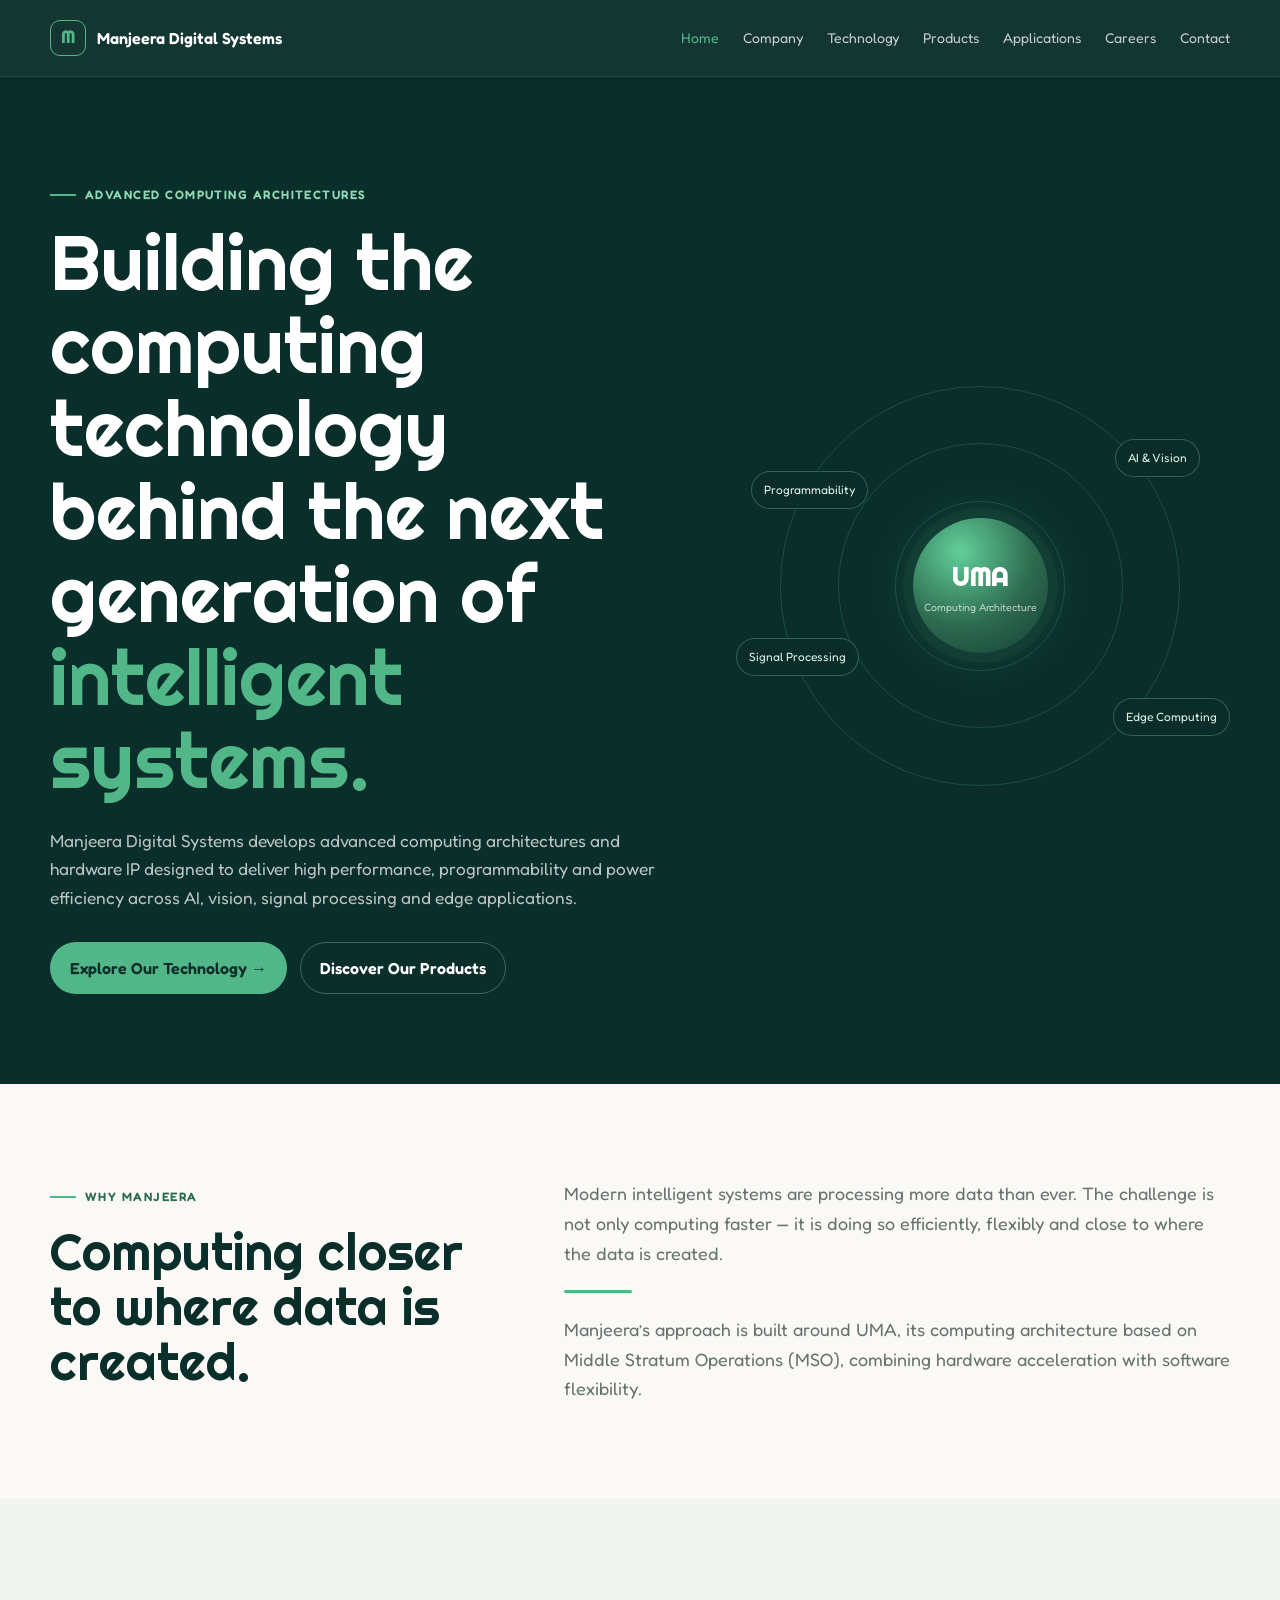
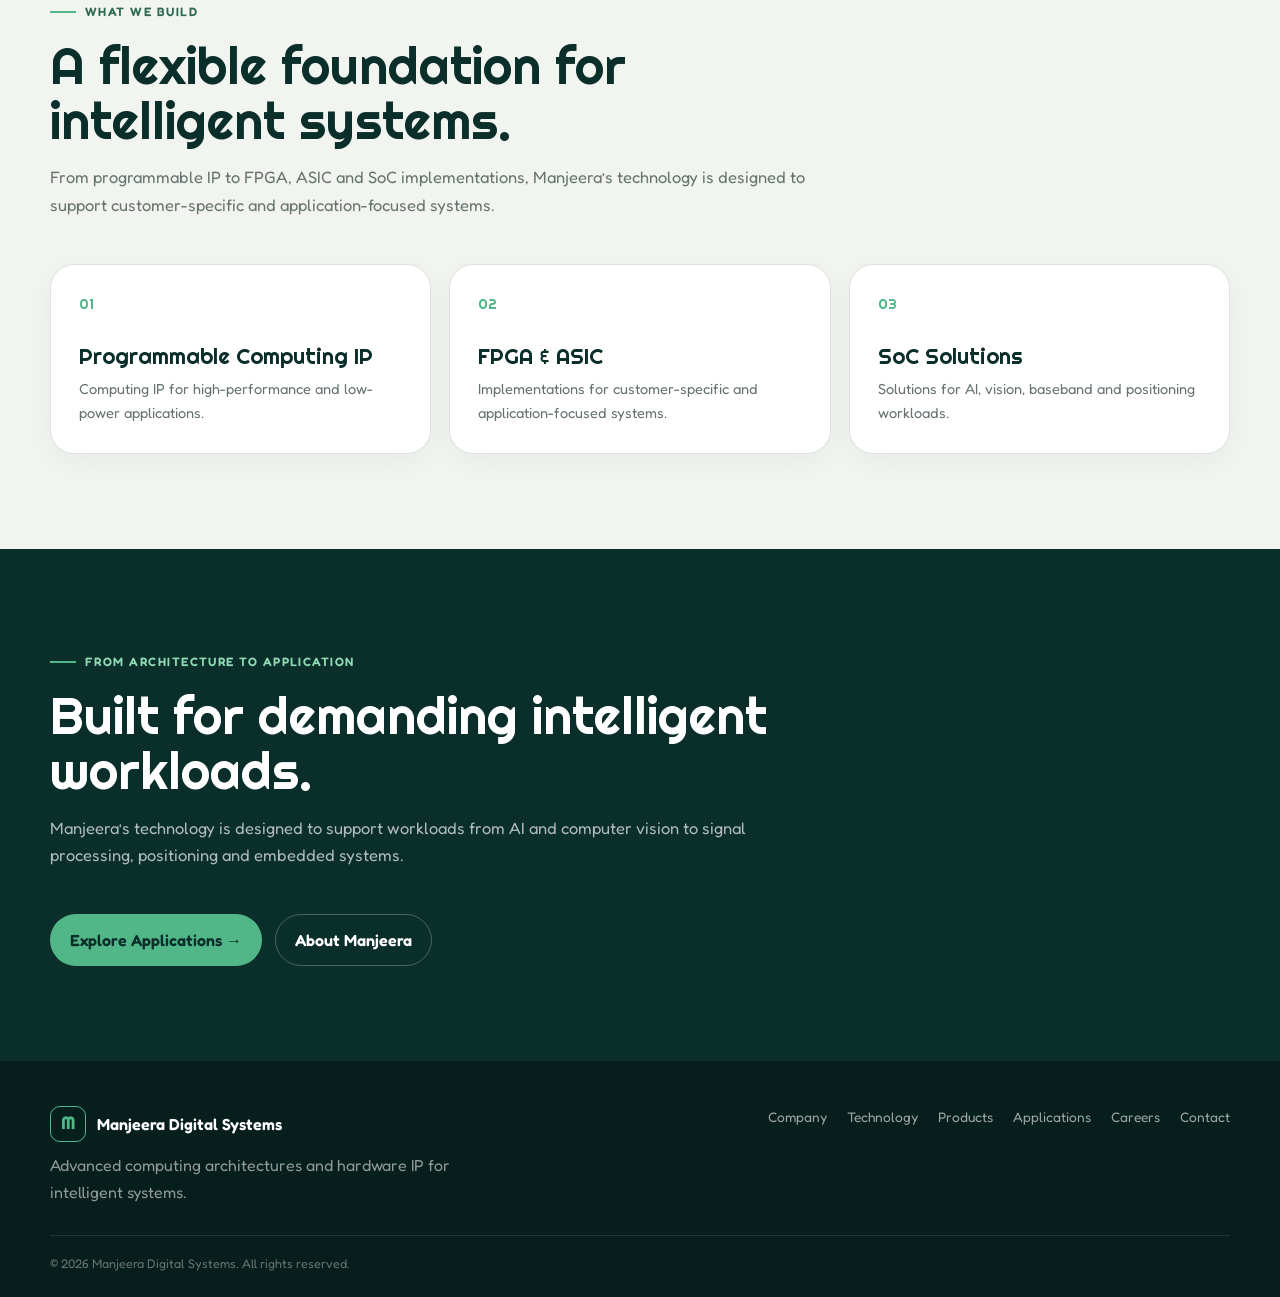
==== commit dad99cf5: "Add files via upload" ====
--- a/index.html
+++ b/index.html
@@ -1,2179 +1,24 @@
-<!DOCTYPE html>
-<html lang="en">
-<head>
-    <meta charset="UTF-8">
-    <meta name="viewport" content="width=device-width, initial-scale=1.0">
-
-    <title>Manjeera Digital Systems</title>
-
-    <!-- Google Fonts -->
-    <link rel="preconnect" href="https://fonts.googleapis.com">
-    <link rel="preconnect" href="https://fonts.gstatic.com" crossorigin>
-
-    <link href="https://fonts.googleapis.com/css2?family=Bungee&family=Fredoka:wght@300;400;500;600;700&family=Pacifico&family=Righteous&display=swap" rel="stylesheet">
-
-    <style>
-
-        /* =========================================================
-           MANJEERA DIGITAL SYSTEMS
-           WEBSITE DESIGN
-           ========================================================= */
-
-        :root {
-            --forest: #0A2E2A;
-            --sage: #2D6A4F;
-            --cream: #FAF9F6;
-            --lime: #52B788;
-            --charcoal: #1B2021;
-            --white: #FFFFFF;
-            --soft-green: #E7F2EC;
-            --border: rgba(10, 46, 42, 0.12);
-
-            --heading-font: "Righteous", sans-serif;
-            --body-font: "Fredoka", sans-serif;
-            --label-font: "Bungee", sans-serif;
-        }
-
-        * {
-            margin: 0;
-            padding: 0;
-            box-sizing: border-box;
-        }
-
-        html {
-            scroll-behavior: smooth;
-        }
-
-        body {
-            background: var(--cream);
-            color: var(--charcoal);
-            font-family: var(--body-font);
-            overflow-x: hidden;
-        }
-
-        a {
-            text-decoration: none;
-            color: inherit;
-        }
-
-        img {
-            max-width: 100%;
-            display: block;
-        }
-
-        /* =========================================================
-           NAVIGATION
-           ========================================================= */
-
-        .navbar {
-            position: fixed;
-            top: 0;
-            left: 0;
-            width: 100%;
-            z-index: 1000;
-
-            background: rgba(250, 249, 246, 0.92);
-            backdrop-filter: blur(14px);
-
-            border-bottom: 1px solid var(--border);
-        }
-
-        .nav-container {
-            max-width: 1250px;
-            margin: auto;
-
-            padding: 18px 28px;
-
-            display: flex;
-            align-items: center;
-            justify-content: space-between;
-        }
-
-        .logo {
-            display: flex;
-            align-items: center;
-            gap: 12px;
-
-            font-family: var(--heading-font);
-            font-size: 24px;
-            color: var(--forest);
-        }
-
-        .logo-mark {
-            width: 36px;
-            height: 36px;
-
-            border-radius: 10px;
-
-            background: var(--forest);
-
-            display: flex;
-            align-items: center;
-            justify-content: center;
-
-            color: var(--lime);
-            font-size: 18px;
-            font-weight: bold;
-        }
-
-        .nav-links {
-            display: flex;
-            align-items: center;
-            gap: 28px;
-        }
-
-        .nav-links a {
-            font-size: 14px;
-            font-weight: 500;
-
-            color: var(--charcoal);
-
-            transition: 0.25s ease;
-        }
-
-        .nav-links a:hover {
-            color: var(--sage);
-        }
-
-        .nav-button {
-            background: var(--sage);
-            color: white !important;
-
-            padding: 10px 18px;
-            border-radius: 30px;
-        }
-
-        .nav-button:hover {
-            background: var(--forest);
-            transform: translateY(-1px);
-        }
-
-        .menu-button {
-            display: none;
-
-            border: none;
-            background: none;
-
-            font-size: 26px;
-            cursor: pointer;
-
-            color: var(--forest);
-        }
-
-        /* =========================================================
-           GENERAL
-           ========================================================= */
-
-        section {
-            padding: 110px 28px;
-        }
-
-        .container {
-            max-width: 1150px;
-            margin: auto;
-        }
-
-        .section-label {
-            font-family: var(--label-font);
-            font-size: 11px;
-            letter-spacing: 1.5px;
-            color: var(--sage);
-
-            margin-bottom: 16px;
-        }
-
-        .section-title {
-            font-family: var(--heading-font);
-            font-size: clamp(36px, 5vw, 58px);
-            line-height: 1.05;
-
-            color: var(--forest);
-
-            max-width: 800px;
-        }
-
-        .section-description {
-            max-width: 720px;
-
-            margin-top: 20px;
-
-            font-size: 18px;
-            line-height: 1.7;
-
-            color: #4C5554;
-        }
-
-        .text-link {
-            display: inline-flex;
-            align-items: center;
-            gap: 8px;
-
-            margin-top: 24px;
-
-            font-weight: 600;
-            color: var(--sage);
-
-            transition: 0.25s ease;
-        }
-
-        .text-link:hover {
-            gap: 13px;
-            color: var(--forest);
-        }
-
-        /* =========================================================
-           OPENING SECTION
-           ========================================================= */
-
-        .opening {
-            min-height: 100vh;
-
-            padding-top: 170px;
-
-            background:
-                radial-gradient(
-                    circle at 80% 25%,
-                    rgba(82, 183, 136, 0.18),
-                    transparent 28%
-                ),
-                var(--cream);
-
-            position: relative;
-
-            display: flex;
-            align-items: center;
-        }
-
-        .opening-grid {
-            max-width: 1250px;
-            margin: auto;
-
-            display: grid;
-            grid-template-columns: 1.05fr 0.95fr;
-
-            gap: 80px;
-            align-items: center;
-        }
-
-        .opening-tag {
-            display: inline-flex;
-            align-items: center;
-            gap: 10px;
-
-            padding: 8px 14px;
-
-            border: 1px solid rgba(45, 106, 79, 0.2);
-            border-radius: 30px;
-
-            color: var(--sage);
-
-            font-size: 12px;
-            font-weight: 600;
-
-            margin-bottom: 25px;
-        }
-
-        .opening-dot {
-            width: 8px;
-            height: 8px;
-
-            background: var(--lime);
-
-            border-radius: 50%;
-        }
-
-        .opening h1 {
-            font-family: var(--heading-font);
-
-            font-size: clamp(48px, 6vw, 82px);
-            line-height: 0.98;
-
-            color: var(--forest);
-
-            max-width: 760px;
-        }
-
-        .opening h1 span {
-            color: var(--sage);
-        }
-
-        .opening-text {
-            font-size: 20px;
-            line-height: 1.65;
-
-            color: #4C5554;
-
-            max-width: 680px;
-
-            margin-top: 28px;
-        }
-
-        .opening-buttons {
-            display: flex;
-            gap: 14px;
-
-            margin-top: 34px;
-
-            flex-wrap: wrap;
-        }
-
-        .button {
-            display: inline-flex;
-            align-items: center;
-            justify-content: center;
-
-            padding: 14px 22px;
-
-            border-radius: 30px;
-
-            font-size: 14px;
-            font-weight: 600;
-
-            transition: 0.3s ease;
-        }
-
-        .button-primary {
-            background: var(--sage);
-            color: white;
-        }
-
-        .button-primary:hover {
-            background: var(--forest);
-            transform: translateY(-3px);
-        }
-
-        .button-secondary {
-            border: 1px solid rgba(10, 46, 42, 0.2);
-            color: var(--forest);
-        }
-
-        .button-secondary:hover {
-            background: var(--soft-green);
-            transform: translateY(-3px);
-        }
-
-        /* =========================================================
-           TECH VISUAL
-           ========================================================= */
-
-        .tech-visual {
-            min-height: 500px;
-
-            position: relative;
-
-            display: flex;
-            align-items: center;
-            justify-content: center;
-        }
-
-        .tech-orbit {
-            width: 350px;
-            height: 350px;
-
-            border: 1px solid rgba(45, 106, 79, 0.25);
-
-            border-radius: 50%;
-
-            position: relative;
-        }
-
-        .tech-orbit::before {
-            content: "";
-
-            position: absolute;
-
-            inset: 45px;
-
-            border: 1px solid rgba(82, 183, 136, 0.3);
-
-            border-radius: 50%;
-        }
-
-        .tech-core {
-            width: 145px;
-            height: 145px;
-
-            position: absolute;
-
-            top: 50%;
-            left: 50%;
-
-            transform: translate(-50%, -50%);
-
-            border-radius: 35px;
-
-            background: var(--forest);
-
-            color: var(--cream);
-
-            display: flex;
-            align-items: center;
-            justify-content: center;
-
-            text-align: center;
-
-            font-family: var(--heading-font);
-            font-size: 28px;
-
-            box-shadow: 0 25px 70px rgba(10, 46, 42, 0.22);
-        }
-
-        .tech-node {
-            position: absolute;
-
-            background: white;
-
-            border: 1px solid rgba(10, 46, 42, 0.12);
-
-            box-shadow: 0 15px 40px rgba(10, 46, 42, 0.08);
-
-            border-radius: 18px;
-
-            padding: 15px 18px;
-
-            font-weight: 600;
-            font-size: 14px;
-
-            color: var(--forest);
-        }
-
-        .node-one {
-            top: 5%;
-            left: 50%;
-            transform: translateX(-50%);
-        }
-
-        .node-two {
-            bottom: 8%;
-            left: 2%;
-        }
-
-        .node-three {
-            bottom: 8%;
-            right: 2%;
-        }
-
-        /* =========================================================
-           ABOUT
-           ========================================================= */
-
-        .about {
-            background: var(--forest);
-            color: white;
-        }
-
-        .about .section-label {
-            color: var(--lime);
-        }
-
-        .about .section-title {
-            color: var(--cream);
-        }
-
-        .about .section-description {
-            color: rgba(250, 249, 246, 0.78);
-        }
-
-        .about-grid {
-            margin-top: 60px;
-
-            display: grid;
-            grid-template-columns: repeat(3, 1fr);
-
-            gap: 18px;
-        }
-
-        .about-card {
-            padding: 30px;
-
-            border-radius: 24px;
-
-            background: rgba(255, 255, 255, 0.06);
-
-            border: 1px solid rgba(255, 255, 255, 0.1);
-
-            transition: 0.3s ease;
-        }
-
-        .about-card:hover {
-            transform: translateY(-6px);
-
-            background: rgba(255, 255, 255, 0.09);
-        }
-
-        .about-card h3 {
-            font-family: var(--heading-font);
-
-            font-size: 24px;
-
-            color: var(--lime);
-
-            margin-bottom: 12px;
-        }
-
-        .about-card p {
-            color: rgba(250, 249, 246, 0.75);
-
-            line-height: 1.6;
-        }
-
-        /* =========================================================
-           WHAT WE BUILD
-           ========================================================= */
-
-        .build-grid {
-            margin-top: 60px;
-
-            display: grid;
-
-            grid-template-columns: repeat(4, 1fr);
-
-            gap: 18px;
-        }
-
-        .build-card {
-            background: white;
-
-            border: 1px solid var(--border);
-
-            border-radius: 22px;
-
-            padding: 28px;
-
-            min-height: 220px;
-
-            transition: 0.3s ease;
-        }
-
-        .build-card:hover {
-            transform: translateY(-7px);
-
-            border-color: rgba(82, 183, 136, 0.5);
-
-            box-shadow: 0 20px 50px rgba(10, 46, 42, 0.08);
-        }
-
-        .build-number {
-            font-family: var(--label-font);
-
-            font-size: 11px;
-
-            color: var(--lime);
-
-            margin-bottom: 35px;
-        }
-
-        .build-card h3 {
-            font-family: var(--heading-font);
-
-            font-size: 23px;
-
-            color: var(--forest);
-
-            margin-bottom: 12px;
-        }
-
-        .build-card p {
-            color: #626A69;
-
-            line-height: 1.55;
-
-            font-size: 15px;
-        }
-
-        /* =========================================================
-           TECHNOLOGY
-           ========================================================= */
-
-        .technology {
-            background: #F0F5F1;
-        }
-
-        .technology-grid {
-            margin-top: 60px;
-
-            display: grid;
-
-            grid-template-columns: 1.4fr 0.6fr;
-
-            gap: 20px;
-        }
-
-        .technology-main {
-            background: var(--forest);
-
-            border-radius: 28px;
-
-            padding: 45px;
-
-            color: white;
-
-            min-height: 420px;
-
-            position: relative;
-
-            overflow: hidden;
-        }
-
-        .technology-main::after {
-            content: "UMA";
-
-            position: absolute;
-
-            right: -20px;
-            bottom: -45px;
-
-            font-family: var(--heading-font);
-
-            font-size: 180px;
-
-            color: rgba(82, 183, 136, 0.08);
-        }
-
-        .technology-main .mini-label {
-            font-family: var(--label-font);
-
-            color: var(--lime);
-
-            font-size: 10px;
-
-            letter-spacing: 1px;
-        }
-
-        .technology-main h3 {
-            font-family: var(--heading-font);
-
-            font-size: 48px;
-
-            margin-top: 25px;
-        }
-
-        .technology-main p {
-            max-width: 600px;
-
-            margin-top: 18px;
-
-            line-height: 1.65;
-
-            color: rgba(250, 249, 246, 0.76);
-
-            font-size: 17px;
-        }
-
-        .technology-side {
-            display: flex;
-            flex-direction: column;
-
-            gap: 20px;
-        }
-
-        .technology-card {
-            background: white;
-
-            border-radius: 24px;
-
-            padding: 30px;
-
-            border: 1px solid var(--border);
-
-            flex: 1;
-        }
-
-        .technology-card h3 {
-            font-family: var(--heading-font);
-
-            color: var(--forest);
-
-            font-size: 26px;
-
-            margin-bottom: 12px;
-        }
-
-        .technology-card p {
-            line-height: 1.55;
-
-            color: #5F6766;
-
-            font-size: 15px;
-        }
-
-        /* =========================================================
-           PRODUCTS
-           ========================================================= */
-
-        .products-grid {
-            margin-top: 60px;
-
-            display: grid;
-
-            grid-template-columns: repeat(3, 1fr);
-
-            gap: 20px;
-        }
-
-        .product-card {
-            background: white;
-
-            border: 1px solid var(--border);
-
-            border-radius: 26px;
-
-            padding: 32px;
-
-            min-height: 340px;
-
-            display: flex;
-            flex-direction: column;
-
-            transition: 0.3s ease;
-        }
-
-        .product-card:hover {
-            transform: translateY(-7px);
-
-            box-shadow: 0 25px 60px rgba(10, 46, 42, 0.1);
-        }
-
-        .product-card.featured {
-            background: var(--sage);
-            color: white;
-        }
-
-        .product-code {
-            font-family: var(--label-font);
-
-            font-size: 10px;
-
-            letter-spacing: 1.5px;
-
-            color: var(--lime);
-
-            margin-bottom: 30px;
-        }
-
-        .product-card.featured .product-code {
-            color: #C9F0D9;
-        }
-
-        .product-card h3 {
-            font-family: var(--heading-font);
-
-            font-size: 35px;
-
-            color: var(--forest);
-
-            margin-bottom: 15px;
-        }
-
-        .product-card.featured h3 {
-            color: white;
-        }
-
-        .product-card p {
-            color: #626A69;
-
-            line-height: 1.6;
-
-            font-size: 15px;
-        }
-
-        .product-card.featured p {
-            color: rgba(255, 255, 255, 0.78);
-        }
-
-        .product-list {
-            margin-top: 18px;
-
-            padding-left: 18px;
-
-            color: #626A69;
-
-            line-height: 1.7;
-
-            font-size: 14px;
-        }
-
-        .product-card.featured .product-list {
-            color: rgba(255, 255, 255, 0.8);
-        }
-
-        .product-link {
-            margin-top: auto;
-
-            padding-top: 25px;
-
-            font-weight: 600;
-
-            color: var(--sage);
-        }
-
-        .product-card.featured .product-link {
-            color: white;
-        }
-
-        /* =========================================================
-           APPLICATIONS
-           ========================================================= */
-
-        .applications {
-            background: var(--forest);
-        }
-
-        .applications .section-label {
-            color: var(--lime);
-        }
-
-        .applications .section-title {
-            color: var(--cream);
-        }
-
-        .applications .section-description {
-            color: rgba(250, 249, 246, 0.72);
-        }
-
-        .applications-grid {
-            margin-top: 60px;
-
-            display: grid;
-
-            grid-template-columns: repeat(3, 1fr);
-
-            gap: 15px;
-        }
-
-        .application-card {
-            padding: 28px;
-
-            border: 1px solid rgba(255,255,255,0.1);
-
-            border-radius: 20px;
-
-            background: rgba(255,255,255,0.04);
-
-            transition: 0.3s ease;
-        }
-
-        .application-card:hover {
-            background: rgba(82,183,136,0.12);
-
-            transform: translateY(-5px);
-        }
-
-        .application-card h3 {
-            font-family: var(--heading-font);
-
-            color: var(--cream);
-
-            font-size: 22px;
-
-            margin-bottom: 12px;
-        }
-
-        .application-card p {
-            color: rgba(250,249,246,0.68);
-
-            line-height: 1.55;
-
-            font-size: 14px;
-        }
-
-        .application-arrow {
-            display: block;
-
-            margin-top: 20px;
-
-            color: var(--lime);
-
-            font-weight: 600;
-
-            font-size: 14px;
-        }
-
-        /* =========================================================
-           CAREERS
-           ========================================================= */
-
-        .careers {
-            background: #F0F5F1;
-        }
-
-        .careers-box {
-            margin-top: 55px;
-
-            background: white;
-
-            border-radius: 30px;
-
-            padding: 50px;
-
-            display: grid;
-
-            grid-template-columns: 1fr 1fr;
-
-            gap: 50px;
-
-            border: 1px solid var(--border);
-        }
-
-        .careers-box h3 {
-            font-family: var(--heading-font);
-
-            font-size: 38px;
-
-            color: var(--forest);
-        }
-
-        .careers-box p {
-            margin-top: 15px;
-
-            color: #606867;
-
-            line-height: 1.65;
-        }
-
-        .career-list {
-            list-style: none;
-
-            margin-top: 20px;
-        }
-
-        .career-list li {
-            padding: 9px 0;
-
-            color: #4D5654;
-
-            border-bottom: 1px solid rgba(10,46,42,0.08);
-        }
-
-        .career-list li::before {
-            content: "•";
-
-            color: var(--lime);
-
-            margin-right: 10px;
-        }
-
-        /* =========================================================
-           CONTACT
-           ========================================================= */
-
-        .contact {
-            background: var(--cream);
-        }
-
-        .contact-box {
-            background: var(--forest);
-
-            border-radius: 32px;
-
-            padding: 60px;
-
-            color: white;
-
-            display: grid;
-
-            grid-template-columns: 1.4fr 0.6fr;
-
-            gap: 50px;
-
-            align-items: center;
-        }
-
-        .contact-box h2 {
-            font-family: var(--heading-font);
-
-            font-size: clamp(40px, 5vw, 65px);
-
-            color: var(--cream);
-
-            line-height: 1;
-        }
-
-        .contact-box p {
-            margin-top: 18px;
-
-            color: rgba(250,249,246,0.72);
-
-            line-height: 1.6;
-
-            font-size: 17px;
-
-            max-width: 600px;
-        }
-
-        .contact-email {
-            display: inline-block;
-
-            margin-top: 25px;
-
-            color: var(--lime);
-
-            font-size: 20px;
-
-            font-weight: 600;
-        }
-
-        .contact-side {
-            text-align: center;
-        }
-
-        .contact-side a {
-            display: inline-flex;
-
-            padding: 15px 25px;
-
-            border-radius: 30px;
-
-            background: var(--lime);
-
-            color: var(--forest);
-
-            font-weight: 700;
-
-            transition: 0.3s ease;
-        }
-
-        .contact-side a:hover {
-            background: var(--cream);
-
-            transform: translateY(-3px);
-        }
-
-        /* =========================================================
-           FOOTER
-           ========================================================= */
-
-        footer {
-            background: #061D1B;
-
-            color: rgba(250,249,246,0.7);
-
-            padding: 45px 28px;
-        }
-
-        .footer-container {
-            max-width: 1150px;
-
-            margin: auto;
-
-            display: flex;
-
-            justify-content: space-between;
-
-            gap: 30px;
-
-            align-items: center;
-        }
-
-        .footer-logo {
-            font-family: var(--heading-font);
-
-            color: var(--cream);
-
-            font-size: 20px;
-        }
-
-        .footer-text {
-            font-size: 13px;
-        }
-
-        /* =========================================================
-           ANIMATION
-           ========================================================= */
-
-        .fade-up {
-            opacity: 0;
-
-            transform: translateY(25px);
-
-            animation: fadeUp 0.8s ease forwards;
-        }
-
-        @keyframes fadeUp {
-
-            to {
-                opacity: 1;
-                transform: translateY(0);
-            }
-
-        }
-
-        /* =========================================================
-           MOBILE
-           ========================================================= */
-
-        @media (max-width: 900px) {
-
-            .nav-links {
-                position: absolute;
-
-                top: 72px;
-                left: 0;
-
-                width: 100%;
-
-                background: var(--cream);
-
-                padding: 25px;
-
-                display: none;
-
-                flex-direction: column;
-
-                align-items: flex-start;
-
-                border-bottom: 1px solid var(--border);
-            }
-
-            .nav-links.active {
-                display: flex;
-            }
-
-            .menu-button {
-                display: block;
-            }
-
-            .opening-grid {
-                grid-template-columns: 1fr;
-
-                gap: 30px;
-            }
-
-            .tech-visual {
-                min-height: 380px;
-            }
-
-            .about-grid,
-            .build-grid,
-            .products-grid {
-                grid-template-columns: 1fr 1fr;
-            }
-
-            .applications-grid {
-                grid-template-columns: 1fr 1fr;
-            }
-
-            .technology-grid {
-                grid-template-columns: 1fr;
-            }
-
-            .careers-box,
-            .contact-box {
-                grid-template-columns: 1fr;
-            }
-
-        }
-
-        @media (max-width: 600px) {
-
-            section {
-                padding: 80px 20px;
-            }
-
-            .nav-container {
-                padding: 15px 20px;
-            }
-
-            .logo {
-                font-size: 19px;
-            }
-
-            .opening {
-                padding-top: 130px;
-            }
-
-            .opening h1 {
-                font-size: 48px;
-            }
-
-            .opening-text {
-                font-size: 17px;
-            }
-
-            .tech-orbit {
-                width: 270px;
-                height: 270px;
-            }
-
-            .tech-core {
-                width: 115px;
-                height: 115px;
-
-                font-size: 22px;
-            }
-
-            .tech-node {
-                font-size: 11px;
-
-                padding: 11px 13px;
-            }
-
-            .about-grid,
-            .build-grid,
-            .products-grid,
-            .applications-grid {
-                grid-template-columns: 1fr;
-            }
-
-            .technology-main {
-                padding: 30px;
-            }
-
-            .technology-main h3 {
-                font-size: 38px;
-            }
-
-            .careers-box,
-            .contact-box {
-                padding: 32px 25px;
-            }
-
-            .contact-box h2 {
-                font-size: 42px;
-            }
-
-            .footer-container {
-                flex-direction: column;
-
-                align-items: flex-start;
-            }
-
-        }
-
-    </style>
-</head>
-
-<body>
-
-    <!-- =========================================================
-         NAVIGATION
-         ========================================================= -->
-
-    <header class="navbar">
-
-        <div class="nav-container">
-
-            <a href="#home" class="logo">
-                <span class="logo-mark">M</span>
-                Manjeera
-            </a>
-
-            <button class="menu-button" onclick="toggleMenu()">
-                ☰
-            </button>
-
-            <nav class="nav-links" id="navLinks">
-
-                <a href="#home">Home</a>
-
-                <a href="#about">Company</a>
-
-                <a href="#products">Products</a>
-
-                <a href="#applications">Applications</a>
-
-                <a href="#technology">Technology</a>
-
-                <a href="#careers">Careers</a>
-
-                <a href="#contact" class="nav-button">
-                    Contact
-                </a>
-
-            </nav>
-
-        </div>
-
-    </header>
-
-
-    <!-- =========================================================
-         HOME
-         ========================================================= -->
-
-    <main>
-
-        <section class="opening" id="home">
-
-            <div class="opening-grid">
-
-                <div class="fade-up">
-
-                    <div class="opening-tag">
-                        <span class="opening-dot"></span>
-                        Advanced Computing & Semiconductor Technology
-                    </div>
-
-                    <h1>
-                        Building the computing technology behind the next generation of
-                        <span>intelligent systems.</span>
-                    </h1>
-
-                    <p class="opening-text">
-                        Manjeera Digital Systems develops advanced computing architectures
-                        and hardware IP designed to deliver high performance,
-                        programmability and power efficiency across AI, vision,
-                        signal processing and edge applications.
-                    </p>
-
-                    <div class="opening-buttons">
-
-                        <a href="#technology" class="button button-primary">
-                            Explore Our Technology
-                        </a>
-
-                        <a href="#products" class="button button-secondary">
-                            Discover Our Products
-                        </a>
-
-                    </div>
-
-                </div>
-
-
-                <div class="tech-visual">
-
-                    <div class="tech-orbit">
-
-                        <div class="tech-core">
-                            UMA
-                        </div>
-
-                        <div class="tech-node node-one">
-                            AI & Vision
-                        </div>
-
-                        <div class="tech-node node-two">
-                            Edge Computing
-                        </div>
-
-                        <div class="tech-node node-three">
-                            Signal Processing
-                        </div>
-
-                    </div>
-
-                </div>
-
-            </div>
-
-        </section>
-
-
-        <!-- =====================================================
-             ABOUT
-             ===================================================== -->
-
-        <section class="about" id="about">
-
-            <div class="container">
-
-                <div class="section-label">
-                    COMPANY
-                </div>
-
-                <h2 class="section-title">
-                    Computing architectures built for intelligent systems.
-                </h2>
-
-                <p class="section-description">
-                    Manjeera Digital Systems is a Hyderabad-based technology company
-                    focused on next-generation computing architectures and
-                    high-performance digital systems.
-                </p>
-
-
-                <div class="about-grid">
-
-                    <div class="about-card">
-
-                        <h3>Performance</h3>
-
-                        <p>
-                            Computing architectures designed for demanding
-                            workloads where performance matters.
-                        </p>
-
-                    </div>
-
-
-                    <div class="about-card">
-
-                        <h3>Flexibility</h3>
-
-                        <p>
-                            Programmable architectures designed to adapt
-                            to existing and emerging algorithms.
-                        </p>
-
-                    </div>
-
-
-                    <div class="about-card">
-
-                        <h3>Efficiency</h3>
-
-                        <p>
-                            Technology designed with power and
-                            system-level requirements in focus.
-                        </p>
-
-                    </div>
-
-                </div>
-
-                <a href="#technology" class="text-link">
-                    Discover our approach →
-                </a>
-
-            </div>
-
-        </section>
-
-
-        <!-- =====================================================
-             WHAT WE BUILD
-             ===================================================== -->
-
-        <section id="build">
-
-            <div class="container">
-
-                <div class="section-label">
-                    WHAT WE BUILD
-                </div>
-
-                <h2 class="section-title">
-                    From computing IP to application-focused systems.
-                </h2>
-
-                <p class="section-description">
-                    Manjeera develops computing architectures and hardware IP
-                    supporting a broad range of intelligent and embedded
-                    applications.
-                </p>
-
-
-                <div class="build-grid">
-
-                    <div class="build-card">
-
-                        <div class="build-number">01</div>
-
-                        <h3>Programmable Computing IP</h3>
-
-                        <p>
-                            High-performance and low-power computing
-                            architectures for demanding applications.
-                        </p>
-
-                    </div>
-
-
-                    <div class="build-card">
-
-                        <div class="build-number">02</div>
-
-                        <h3>FPGA & ASIC</h3>
-
-                        <p>
-                            FPGA and ASIC implementations for
-                            customer-specific and application-focused systems.
-                        </p>
-
-                    </div>
-
-
-                    <div class="build-card">
-
-                        <div class="build-number">03</div>
-
-                        <h3>SoC Solutions</h3>
-
-                        <p>
-                            SoC-based solutions for AI, vision,
-                            baseband and positioning workloads.
-                        </p>
-
-                    </div>
-
-
-                    <div class="build-card">
-
-                        <div class="build-number">04</div>
-
-                        <h3>Adaptive Architectures</h3>
-
-                        <p>
-                            Computing architectures designed to adapt
-                            to existing and emerging algorithms.
-                        </p>
-
-                    </div>
-
-                </div>
-
-            </div>
-
-        </section>
-
-
-        <!-- =====================================================
-             TECHNOLOGY
-             ===================================================== -->
-
-        <section class="technology" id="technology">
-
-            <div class="container">
-
-                <div class="section-label">
-                    TECHNOLOGY
-                </div>
-
-                <h2 class="section-title">
-                    At the heart of our computing approach.
-                </h2>
-
-                <p class="section-description">
-                    UMA combines hardware acceleration with the flexibility
-                    of software to support configurable and parallel computation.
-                </p>
-
-
-                <div class="technology-grid">
-
-                    <div class="technology-main">
-
-                        <div class="mini-label">
-                            UNIVERSAL MULTIFUNCTION ACCELERATOR
-                        </div>
-
-                        <h3>UMA</h3>
-
-                        <p>
-                            UMA — Universal Multifunction Accelerator — is
-                            Manjeera's computing architecture and hardware IP
-                            based on Middle Stratum Operations (MSO).
-                        </p>
-
-                        <p>
-                            It is designed to combine the performance advantages
-                            of hardware acceleration with the flexibility of software.
-                        </p>
-
-                        <a href="#technology-details" class="text-link" style="color:#52B788;">
-                            Explore UMA →
-                        </a>
-
-                    </div>
-
-
-                    <div class="technology-side">
-
-                        <div class="technology-card">
-
-                            <h3>Tesseraptor</h3>
-
-                            <p>
-                                Manjeera's Tesseraptor technology will be
-                                explored further as approved information
-                                becomes available.
-                            </p>
-
-                        </div>
-
-
-                        <div class="technology-card">
-
-                            <h3>Demonstrations</h3>
-
-                            <p>
-                                UMA-based capabilities have been demonstrated
-                                across FPGA and image-processing workloads.
-                            </p>
-
-                            <a href="#technology-details" class="text-link">
-                                View validation →
-                            </a>
-
-                        </div>
-
-                    </div>
-
-                </div>
-
-            </div>
-
-        </section>
-
-
-        <!-- =====================================================
-             TECHNOLOGY DETAILS
-             ===================================================== -->
-
-        <section id="technology-details">
-
-            <div class="container">
-
-                <div class="section-label">
-                    UMA
-                </div>
-
-                <h2 class="section-title">
-                    Designed for configurable, parallel computation.
-                </h2>
-
-                <p class="section-description">
-                    UMA supports workloads including machine learning,
-                    deep learning, CNNs, RNNs, computer vision,
-                    image processing and signal processing.
-                </p>
-
-
-                <div class="build-grid">
-
-                    <div class="build-card">
-                        <div class="build-number">01</div>
-                        <h3>Programmable</h3>
-                        <p>
-                            A programmable and configurable computing architecture.
-                        </p>
-                    </div>
-
-                    <div class="build-card">
-                        <div class="build-number">02</div>
-                        <h3>Local Memory</h3>
-                        <p>
-                            Local-memory-based computation designed for efficient processing.
-                        </p>
-                    </div>
-
-                    <div class="build-card">
-                        <div class="build-number">03</div>
-                        <h3>Standard Interfaces</h3>
-                        <p>
-                            Standard load/store programming model and
-                            processor and system interfaces.
-                        </p>
-                    </div>
-
-                    <div class="build-card">
-                        <div class="build-number">04</div>
-                        <h3>FPGA & ASIC</h3>
-                        <p>
-                            FPGA and silicon-verified ASIC IP implementations.
-                        </p>
-                    </div>
-
-                </div>
-
-            </div>
-
-        </section>
-
-
-        <!-- =====================================================
-             PRODUCTS
-             ===================================================== -->
-
-        <section id="products">
-
-            <div class="container">
-
-                <div class="section-label">
-                    PRODUCTS
-                </div>
-
-                <h2 class="section-title">
-                    Turning computing architecture into practical systems.
-                </h2>
-
-                <p class="section-description">
-                    Our product portfolio brings Manjeera's computing architecture
-                    into practical silicon, FPGA and system-level implementations.
-                </p>
-
-
-                <div class="products-grid">
-
-                    <div class="product-card featured">
-
-                        <div class="product-code">
-                            PRODUCT 01
-                        </div>
-
-                        <h3>DB-01</h3>
-
-                        <p>
-                            A system-on-chip built around high-performance
-                            computing IP cores based on UMA.
-                        </p>
-
-                        <ul class="product-list">
-
-                            <li>NavIC / IRNSS-based positioning</li>
-
-                            <li>Radar and communication workloads</li>
-
-                            <li>Vision and AI workload acceleration</li>
-
-                        </ul>
-
-                        <a href="#db01-details" class="product-link">
-                            Explore DB-01 →
-                        </a>
-
-                    </div>
-
-
-                    <div class="product-card">
-
-                        <div class="product-code">
-                            PRODUCT 02
-                        </div>
-
-                        <h3>MVP</h3>
-
-                        <p>
-                            Product information will be added once
-                            company-approved details are available.
-                        </p>
-
-                        <span class="product-link">
-                            Details coming soon
-                        </span>
-
-                    </div>
-
-
-                    <div class="product-card">
-
-                        <div class="product-code">
-                            PRODUCT 03
-                        </div>
-
-                        <h3>MMC</h3>
-
-                        <p>
-                            Product information will be added once
-                            company-approved details are available.
-                        </p>
-
-                        <span class="product-link">
-                            Details coming soon
-                        </span>
-
-                    </div>
-
-                </div>
-
-            </div>
-
-        </section>
-
-
-        <!-- =====================================================
-             DB-01 DETAILS
-             ===================================================== -->
-
-        <section id="db01-details" style="background:#F0F5F1;">
-
-            <div class="container">
-
-                <div class="section-label">
-                    DB-01
-                </div>
-
-                <h2 class="section-title">
-                    High-performance computing for demanding workloads.
-                </h2>
-
-                <p class="section-description">
-                    DB-01 is a system-on-chip built around high-performance
-                    computing IP cores based on UMA. It is positioned for
-                    workloads including baseband processing, vision and
-                    AI acceleration.
-                </p>
-
-
-                <div class="build-grid">
-
-                    <div class="build-card">
-
-                        <div class="build-number">01</div>
-
-                        <h3>Positioning</h3>
-
-                        <p>
-                            NavIC / IRNSS-based positioning applications.
-                        </p>
-
-                    </div>
-
-
-                    <div class="build-card">
-
-                        <div class="build-number">02</div>
-
-                        <h3>Radar & Communications</h3>
-
-                        <p>
-                            Computing support for radar and communication workloads.
-                        </p>
-
-                    </div>
-
-
-                    <div class="build-card">
-
-                        <div class="build-number">03</div>
-
-                        <h3>Vision & AI</h3>
-
-                        <p>
-                            Acceleration for vision and AI workloads.
-                        </p>
-
-                    </div>
-
-                </div>
-
-            </div>
-
-        </section>
-
-
-        <!-- =====================================================
-             APPLICATIONS
-             ===================================================== -->
-
-        <section class="applications" id="applications">
-
-            <div class="container">
-
-                <div class="section-label">
-                    APPLICATIONS
-                </div>
-
-                <h2 class="section-title">
-                    Computing for a broad range of intelligent workloads.
-                </h2>
-
-                <p class="section-description">
-                    Manjeera's computing technology is designed for workloads
-                    where performance, power efficiency, programmability and
-                    real-time processing matter.
-                </p>
-
-
-                <div class="applications-grid">
-
-                    <div class="application-card">
-
-                        <h3>AI & Edge Computing</h3>
-
-                        <p>
-                            Accelerate AI and machine-learning workloads
-                            where data needs to be processed quickly and efficiently.
-                        </p>
-
-                        <span class="application-arrow">
-                            Explore →
-                        </span>
-
-                    </div>
-
-
-                    <div class="application-card">
-
-                        <h3>Computer Vision</h3>
-
-                        <p>
-                            Support demanding imaging workloads including
-                            detection, classification and image processing.
-                        </p>
-
-                        <span class="application-arrow">
-                            Explore →
-                        </span>
-
-                    </div>
-
-
-                    <div class="application-card">
-
-                        <h3>Signal Processing & Communications</h3>
-
-                        <p>
-                            Accelerate DSP algorithms, baseband processing
-                            and highly parallel signal-processing workloads.
-                        </p>
-
-                        <span class="application-arrow">
-                            Explore →
-                        </span>
-
-                    </div>
-
-
-                    <div class="application-card">
-
-                        <h3>GNSS & Positioning</h3>
-
-                        <p>
-                            Support positioning applications including
-                            NavIC / IRNSS receiver workloads and GNSS baseband processing.
-                        </p>
-
-                        <span class="application-arrow">
-                            Explore →
-                        </span>
-
-                    </div>
-
-
-                    <div class="application-card">
-
-                        <h3>Autonomous Systems & Mobility</h3>
-
-                        <p>
-                            High-performance computing for intelligent and
-                            embedded systems requiring responsive processing.
-                        </p>
-
-                        <span class="application-arrow">
-                            Explore →
-                        </span>
-
-                    </div>
-
-
-                    <div class="application-card">
-
-                        <h3>Industrial & Robotics</h3>
-
-                        <p>
-                            Real-time processing and intelligent automation
-                            workloads requiring efficient local computation.
-                        </p>
-
-                        <span class="application-arrow">
-                            Explore →
-                        </span>
-
-                    </div>
-
-                </div>
-
-            </div>
-
-        </section>
-
-
-        <!-- =====================================================
-             CAREERS
-             ===================================================== -->
-
-        <section class="careers" id="careers">
-
-            <div class="container">
-
-                <div class="section-label">
-                    CAREERS
-                </div>
-
-                <h2 class="section-title">
-                    Work on the technologies shaping the next generation
-                    of intelligent computing.
-                </h2>
-
-
-                <div class="careers-box">
-
-                    <div>
-
-                        <h3>Build what comes next.</h3>
-
-                        <p>
-                            Manjeera welcomes fresh graduates as well as
-                            experienced professionals interested in solving
-                            challenging problems across semiconductor design,
-                            verification, DSP, AI and embedded software.
-                        </p>
-
-                        <a href="mailto:info@manjeerads.com" class="text-link">
-                            Send your resume →
-                        </a>
-
-                    </div>
-
-
-                    <div>
-
-                        <h3>What we value</h3>
-
-                        <ul class="career-list">
-
-                            <li>Problem-solving ability</li>
-
-                            <li>Attention to detail</li>
-
-                            <li>Strong debugging skills</li>
-
-                            <li>Commitment to quality</li>
-
-                            <li>Clear verbal and written communication</li>
-
-                        </ul>
-
-                    </div>
-
-                </div>
-
-            </div>
-
-        </section>
-
-
-        <!-- =====================================================
-             CONTACT
-             ===================================================== -->
-
-        <section class="contact" id="contact">
-
-            <div class="container">
-
-                <div class="contact-box">
-
-                    <div>
-
-                        <h2>
-                            Let's start a conversation.
-                        </h2>
-
-                        <p>
-                            Talk to Manjeera about computing, AI, vision,
-                            signal-processing or embedded-system requirements.
-                        </p>
-
-                        <a
-                            href="mailto:info@manjeerads.com"
-                            class="contact-email"
-                        >
-                            info@manjeerads.com
-                        </a>
-
-                    </div>
-
-
-                    <div class="contact-side">
-
-                        <a href="mailto:info@manjeerads.com">
-                            Contact Manjeera →
-                        </a>
-
-                    </div>
-
-                </div>
-
-            </div>
-
-        </section>
-
-    </main>
-
-
-    <!-- =========================================================
-         FOOTER
-         ========================================================= -->
-
-    <footer>
-
-        <div class="footer-container">
-
-            <div class="footer-logo">
-                Manjeera Digital Systems
-            </div>
-
-            <div class="footer-text">
-                © 2026 Manjeera Digital Systems. All rights reserved.
-            </div>
-
-        </div>
-
-    </footer>
-
-
-    <!-- =========================================================
-         JAVASCRIPT
-         ========================================================= -->
-
-    <script>
-
-        function toggleMenu() {
-
-            const nav = document.getElementById("navLinks");
-
-            nav.classList.toggle("active");
-
-        }
-
-
-        /* Close mobile menu after clicking a link */
-
-        document.querySelectorAll(".nav-links a").forEach(link => {
-
-            link.addEventListener("click", () => {
-
-                document.getElementById("navLinks").classList.remove("active");
-
-            });
-
-        });
-
-
-        /* Simple reveal animation */
-
-        const observer = new IntersectionObserver(
-
-            entries => {
-
-                entries.forEach(entry => {
-
-                    if (entry.isIntersecting) {
-
-                        entry.target.style.opacity = "1";
-
-                        entry.target.style.transform = "translateY(0)";
-
-                    }
-
-                });
-
-            },
-
-            {
-                threshold: 0.12
-            }
-
-        );
-
-
-        document.querySelectorAll(
-            ".about-card, .build-card, .product-card, .application-card, .technology-card"
-        ).forEach(element => {
-
-            element.style.opacity = "0";
-
-            element.style.transform = "translateY(20px)";
-
-            element.style.transition = "opacity 0.6s ease, transform 0.6s ease";
-
-            observer.observe(element);
-
-        });
-
-    </script>
-
-</body>
-</html>
+<!doctype html><html lang="en"><head><meta charset="utf-8"><meta name="viewport" content="width=device-width,initial-scale=1">
+<title>Home | Manjeera Digital Systems</title>
+<link rel="preconnect" href="https://fonts.googleapis.com"><link rel="preconnect" href="https://fonts.gstatic.com" crossorigin>
+<link href="https://fonts.googleapis.com/css2?family=Fredoka:wght@400;500;600&family=Righteous&display=swap" rel="stylesheet">
+<link rel="stylesheet" href="styles.css"></head><body><nav class="nav"><div class="container nav-in">
+      <a class="brand" href="index.html"><span class="mark">M</span><span>Manjeera Digital Systems</span></a>
+      <button class="menu" id="menu">☰</button><div class="links" id="links"><a class="active" href="index.html">Home</a><a class="" href="company.html">Company</a><a class="" href="technology.html">Technology</a><a class="" href="products.html">Products</a><a class="" href="applications.html">Applications</a><a class="" href="careers.html">Careers</a><a class="" href="contact.html">Contact</a></div>
+    </div></nav>
+<section class="hero"><div class="container hero-grid">
+<div><div class="eyebrow">Advanced Computing Architectures</div><h1>Building the computing technology behind the next generation of <span>intelligent systems.</span></h1>
+<p>Manjeera Digital Systems develops advanced computing architectures and hardware IP designed to deliver high performance, programmability and power efficiency across AI, vision, signal processing and edge applications.</p>
+<div class="actions"><a class="btn primary" href="technology.html">Explore Our Technology →</a><a class="btn outline" href="products.html">Discover Our Products</a></div></div>
+<div class="hero-art"><div class="ring r1"></div><div class="ring r2"></div><div class="ring r3"></div><div class="core"><div><strong>UMA</strong><small>Computing Architecture</small></div></div><div class="node a">AI & Vision</div><div class="node b">Edge Computing</div><div class="node c">Signal Processing</div><div class="node d">Programmability</div></div>
+</div></section>
+<section class="section"><div class="container split"><div><div class="eyebrow">Why Manjeera</div><h2>Computing closer to where data is created.</h2></div><div><p class="lead">Modern intelligent systems are processing more data than ever. The challenge is not only computing faster — it is doing so efficiently, flexibly and close to where the data is created.</p><div class="lime-line"></div><p class="lead">Manjeera’s approach is built around UMA, its computing architecture based on Middle Stratum Operations (MSO), combining hardware acceleration with software flexibility.</p></div></div></section>
+<section class="section soft"><div class="container"><div class="section-head"><div class="eyebrow">What We Build</div><h2>A flexible foundation for intelligent systems.</h2><p>From programmable IP to FPGA, ASIC and SoC implementations, Manjeera’s technology is designed to support customer-specific and application-focused systems.</p></div>
+<div class="cards"><div class="card"><div class="num">01</div><h3>Programmable Computing IP</h3><p>Computing IP for high-performance and low-power applications.</p></div><div class="card"><div class="num">02</div><h3>FPGA & ASIC</h3><p>Implementations for customer-specific and application-focused systems.</p></div><div class="card"><div class="num">03</div><h3>SoC Solutions</h3><p>Solutions for AI, vision, baseband and positioning workloads.</p></div></div></div></section>
+<section class="section dark"><div class="container"><div class="section-head"><div class="eyebrow">From Architecture to Application</div><h2>Built for demanding intelligent workloads.</h2><p>Manjeera’s technology is designed to support workloads from AI and computer vision to signal processing, positioning and embedded systems.</p></div><div class="actions"><a class="btn primary" href="applications.html">Explore Applications →</a><a class="btn outline" href="company.html">About Manjeera</a></div></div></section>
+<footer><div class="container"><div class="foot">
+      <div><div class="brand"><span class="mark">M</span><span>Manjeera Digital Systems</span></div><p>Advanced computing architectures and hardware IP for intelligent systems.</p></div>
+      <div class="footlinks"><a href="company.html">Company</a><a href="technology.html">Technology</a><a href="products.html">Products</a><a href="applications.html">Applications</a><a href="careers.html">Careers</a><a href="contact.html">Contact</a></div>
+    </div><div class="copy">© 2026 Manjeera Digital Systems. All rights reserved.</div></div></footer>
+<script>const m=document.getElementById('menu'),l=document.getElementById('links');m.addEventListener('click',()=>l.classList.toggle('open'));document.querySelectorAll('.links a').forEach(a=>a.addEventListener('click',()=>l.classList.remove('open')));</script>
+</body></html>
--- a/styles.css
+++ b/styles.css
@@ -0,0 +1,66 @@
+
+:root{
+  --forest:#0A2E2A; --forest2:#103B35; --sage:#2D6A4F; --lime:#52B788;
+  --lime2:#8FD9B3; --cream:#FAF9F6; --soft:#F1F4EF; --ink:#16201E;
+  --muted:#66736F; --line:rgba(10,46,42,.13); --white:#fff;
+  --shadow:0 18px 55px rgba(10,46,42,.10); --radius:24px; --max:1180px;
+}
+*{box-sizing:border-box;margin:0;padding:0}
+html{scroll-behavior:smooth}
+body{font-family:"Fredoka",sans-serif;background:var(--cream);color:var(--ink);line-height:1.65}
+a{color:inherit;text-decoration:none} button{font:inherit}
+.container{width:min(var(--max),calc(100% - 40px));margin:auto}
+.nav{position:sticky;top:0;z-index:1000;background:rgba(10,46,42,.96);backdrop-filter:blur(14px);border-bottom:1px solid rgba(255,255,255,.08)}
+.nav-in{height:76px;display:flex;align-items:center;justify-content:space-between;gap:25px}
+.brand{display:flex;align-items:center;gap:11px;color:#fff;font-weight:600}
+.mark{width:36px;height:36px;border:1.5px solid var(--lime);border-radius:10px;display:grid;place-items:center;color:var(--lime);font-family:Righteous}
+.links{display:flex;align-items:center;gap:24px;color:rgba(255,255,255,.76);font-size:.88rem}
+.links a:hover,.links .active{color:var(--lime)}
+.menu{display:none;background:none;border:0;color:white;font-size:1.7rem}
+.btn{display:inline-flex;align-items:center;justify-content:center;padding:12px 19px;border-radius:999px;font-weight:600;border:1px solid transparent;transition:.2s}
+.primary{background:var(--lime);color:var(--forest)} .primary:hover{transform:translateY(-2px)}
+.outline{border-color:rgba(255,255,255,.25);color:white}.outline:hover{border-color:var(--lime);color:var(--lime)}
+.hero{background:var(--forest);color:white;padding:100px 0 90px}
+.hero-grid{display:grid;grid-template-columns:1.1fr .9fr;gap:70px;align-items:center}
+.eyebrow{display:inline-flex;align-items:center;gap:9px;color:var(--sage);font-size:.76rem;font-weight:600;letter-spacing:.12em;text-transform:uppercase;margin-bottom:16px}
+.eyebrow:before{content:"";width:26px;height:2px;background:var(--lime)}
+.hero .eyebrow{color:var(--lime2)}
+h1,h2,h3{font-family:Righteous,sans-serif;font-weight:400;line-height:1.08;color:var(--forest)}
+h1{font-size:clamp(3rem,6vw,5.4rem)} h2{font-size:clamp(2.2rem,4vw,3.5rem)} h3{font-size:1.35rem}
+.hero h1{color:white}.hero h1 span{color:var(--lime)}
+.hero p{color:rgba(255,255,255,.72);font-size:1.08rem;max-width:680px;margin-top:25px}
+.actions{display:flex;gap:13px;flex-wrap:wrap;margin-top:30px}
+.hero-art{min-height:390px;position:relative;display:grid;place-items:center}
+.ring{position:absolute;border:1px solid rgba(82,183,136,.24);border-radius:50%}
+.r1{width:400px;height:400px}.r2{width:285px;height:285px}.r3{width:170px;height:170px}
+.core{width:135px;height:135px;border-radius:50%;display:grid;place-items:center;text-align:center;background:radial-gradient(circle at 35% 25%,#61cf99,#2D6A4F 55%,#143E36);box-shadow:0 0 0 10px rgba(82,183,136,.06),0 0 70px rgba(82,183,136,.18);z-index:2}
+.core strong{font-family:Righteous;font-size:1.65rem}.core small{display:block;color:rgba(255,255,255,.7);font-size:.66rem}
+.node{position:absolute;padding:8px 12px;border:1px solid rgba(143,217,179,.3);background:rgba(10,46,42,.8);border-radius:999px;color:#dff4e8;font-size:.75rem}
+.a{top:48px;right:30px}.b{bottom:45px;right:0}.c{bottom:105px;left:5px}.d{top:80px;left:20px}
+.section{padding:95px 0}.soft{background:var(--soft)}.dark{background:var(--forest);color:white}
+.dark h2,.dark h3{color:white}.dark .eyebrow{color:var(--lime2)}
+.section-head{max-width:760px;margin-bottom:45px}.section-head p{color:var(--muted);margin-top:16px;font-size:1.03rem}
+.dark .section-head p{color:rgba(255,255,255,.68)}
+.split{display:grid;grid-template-columns:.8fr 1.2fr;gap:70px}
+.lead{font-size:1.12rem;color:var(--muted)} .lime-line{width:68px;height:3px;background:var(--lime);border-radius:9px;margin:22px 0}
+.cards{display:grid;grid-template-columns:repeat(3,1fr);gap:18px}
+.card{background:white;border:1px solid var(--line);border-radius:var(--radius);padding:28px;box-shadow:0 7px 28px rgba(10,46,42,.045);transition:.2s;position:relative;overflow:hidden}
+.card:before{content:"";position:absolute;top:0;left:0;width:0;height:3px;background:var(--lime);transition:.2s}
+.card:hover{transform:translateY(-4px);box-shadow:var(--shadow)}.card:hover:before{width:100%}
+.num{font-family:Righteous;color:var(--lime);font-size:.9rem;margin-bottom:28px}
+.card p{color:var(--muted);font-size:.91rem;margin-top:9px}
+.grid2{display:grid;grid-template-columns:1fr 1fr;gap:20px}
+.product{background:var(--forest);color:white;border-radius:var(--radius);padding:38px}
+.product h3{color:white;font-size:2.1rem}.product p{color:rgba(255,255,255,.7);margin:14px 0 22px}
+.product li{list-style:none;color:#dff4e8;margin:8px 0}.product li:before{content:"→";color:var(--lime);margin-right:8px}
+.tech{background:rgba(255,255,255,.045);border:1px solid rgba(255,255,255,.1);border-radius:var(--radius);padding:38px}
+.tech p{color:rgba(255,255,255,.7);margin-top:12px}.tech-list{display:grid;grid-template-columns:1fr 1fr;gap:10px;margin-top:24px}
+.tech-list div{padding:12px 14px;border:1px solid rgba(143,217,179,.18);border-radius:12px;color:#dff4e8;font-size:.87rem}
+.page-head{background:var(--forest);padding:80px 0;color:white}.page-head h1{color:white;font-size:clamp(2.8rem,5vw,4.5rem)}.page-head p{max-width:760px;color:rgba(255,255,255,.7);margin-top:18px;font-size:1.05rem}
+.pills{display:flex;flex-wrap:wrap;gap:9px;margin-top:25px}.pill{padding:7px 11px;border-radius:999px;background:rgba(82,183,136,.12);color:var(--lime2);font-size:.78rem}
+.contact{display:grid;grid-template-columns:.75fr 1.25fr;gap:35px}.contact-box{background:white;border:1px solid var(--line);border-radius:24px;padding:30px}
+.form{display:grid;grid-template-columns:1fr 1fr;gap:13px}.form input,.form textarea,.form select{width:100%;padding:13px;border:1px solid var(--line);border-radius:12px;background:white;font:inherit}.form textarea{grid-column:1/-1;min-height:130px}.full{grid-column:1/-1}
+.notice{border-left:3px solid var(--lime);background:rgba(82,183,136,.07);padding:16px 18px;color:var(--muted);margin-top:22px;border-radius:0 12px 12px 0}
+footer{background:#071F1C;color:white;padding:45px 0 22px}.foot{display:flex;justify-content:space-between;gap:30px;padding-bottom:30px;border-bottom:1px solid rgba(255,255,255,.1)}.foot p{color:rgba(255,255,255,.55);max-width:430px;margin-top:10px}.footlinks{display:flex;gap:20px;flex-wrap:wrap;color:rgba(255,255,255,.6);font-size:.86rem}.footlinks a:hover{color:var(--lime)}.copy{padding-top:18px;color:rgba(255,255,255,.38);font-size:.78rem}
+@media(max-width:900px){.links{display:none;position:absolute;top:76px;left:0;right:0;background:var(--forest);padding:20px;flex-direction:column;align-items:flex-start}.links.open{display:flex}.menu{display:block}.hero-grid,.split,.contact{grid-template-columns:1fr}.hero-art{order:-1;min-height:310px}.cards{grid-template-columns:1fr 1fr}}
+@media(max-width:620px){.container{width:calc(100% - 28px)}.section{padding:70px 0}.hero{padding:70px 0}.hero h1{font-size:2.8rem}.cards,.grid2,.tech-list,.form{grid-template-columns:1fr}.form textarea,.full{grid-column:auto}.hero-art{transform:scale(.82)}.foot{flex-direction:column}}
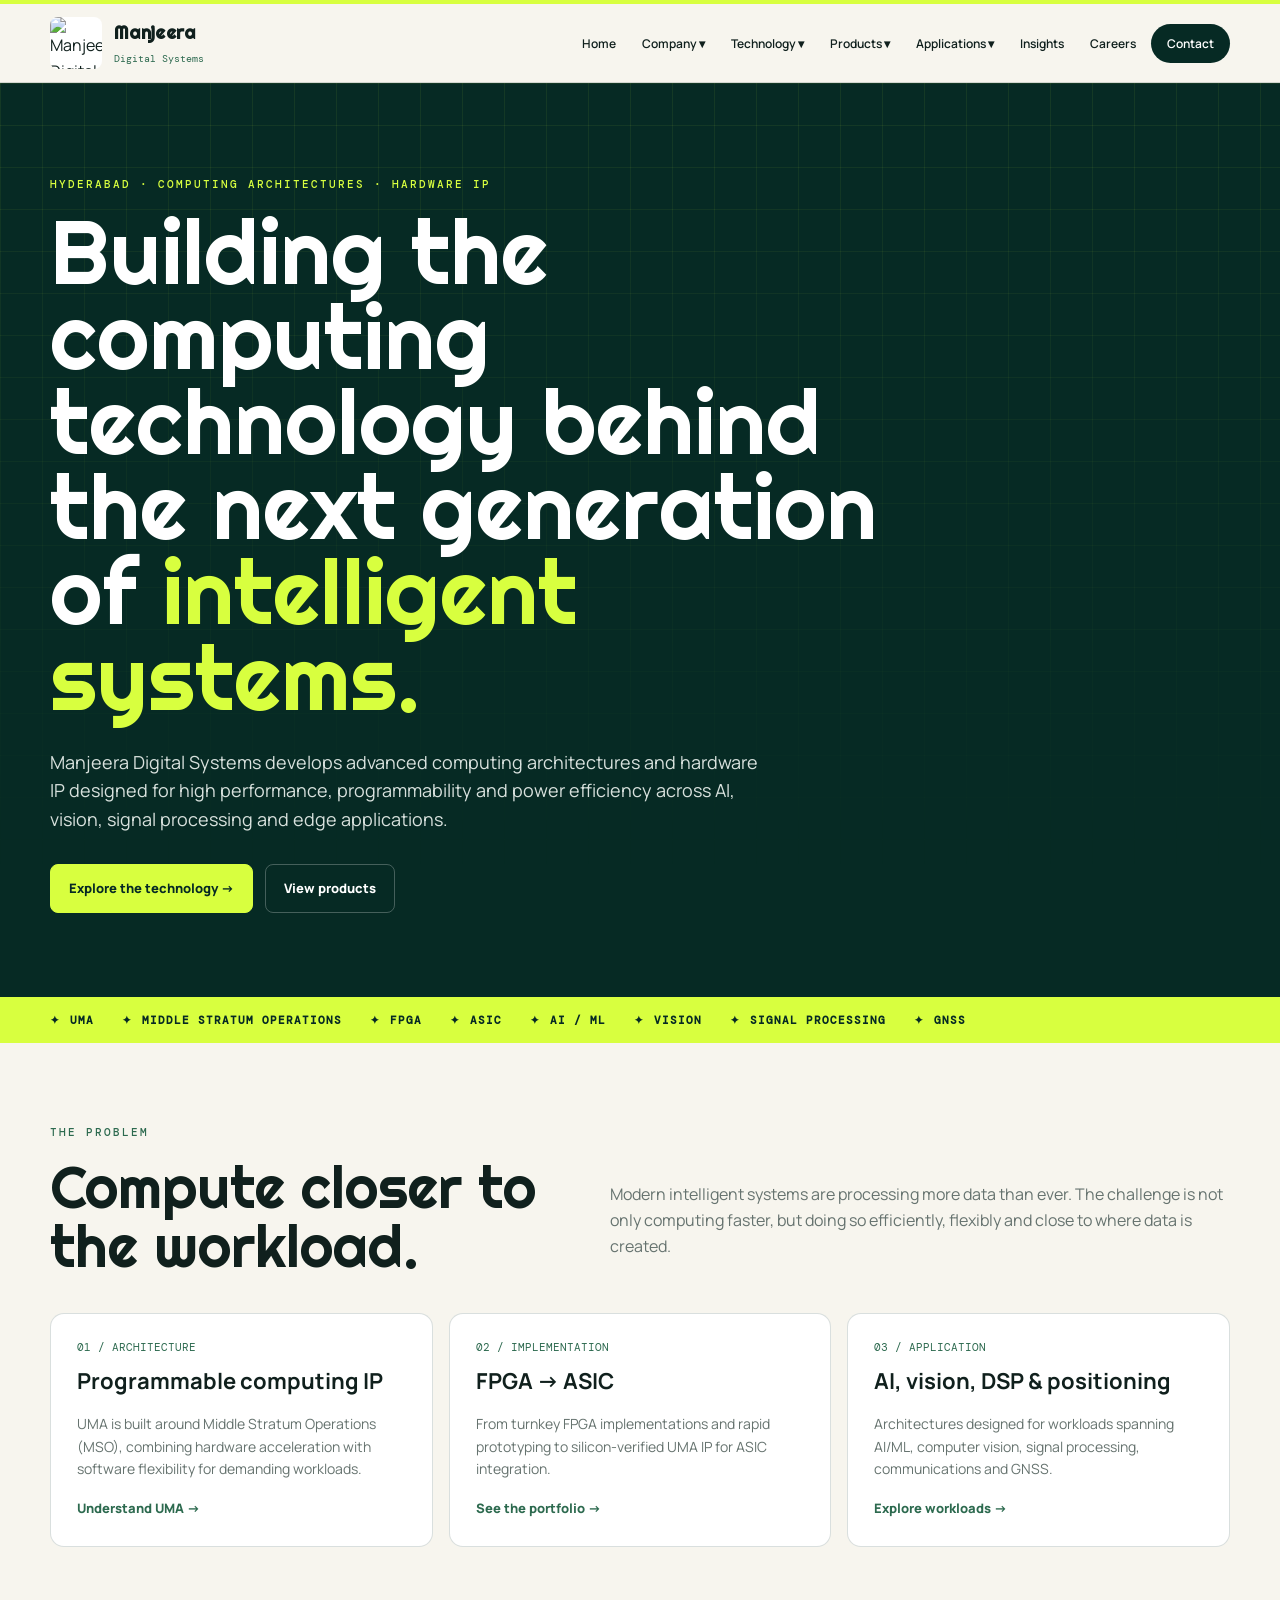
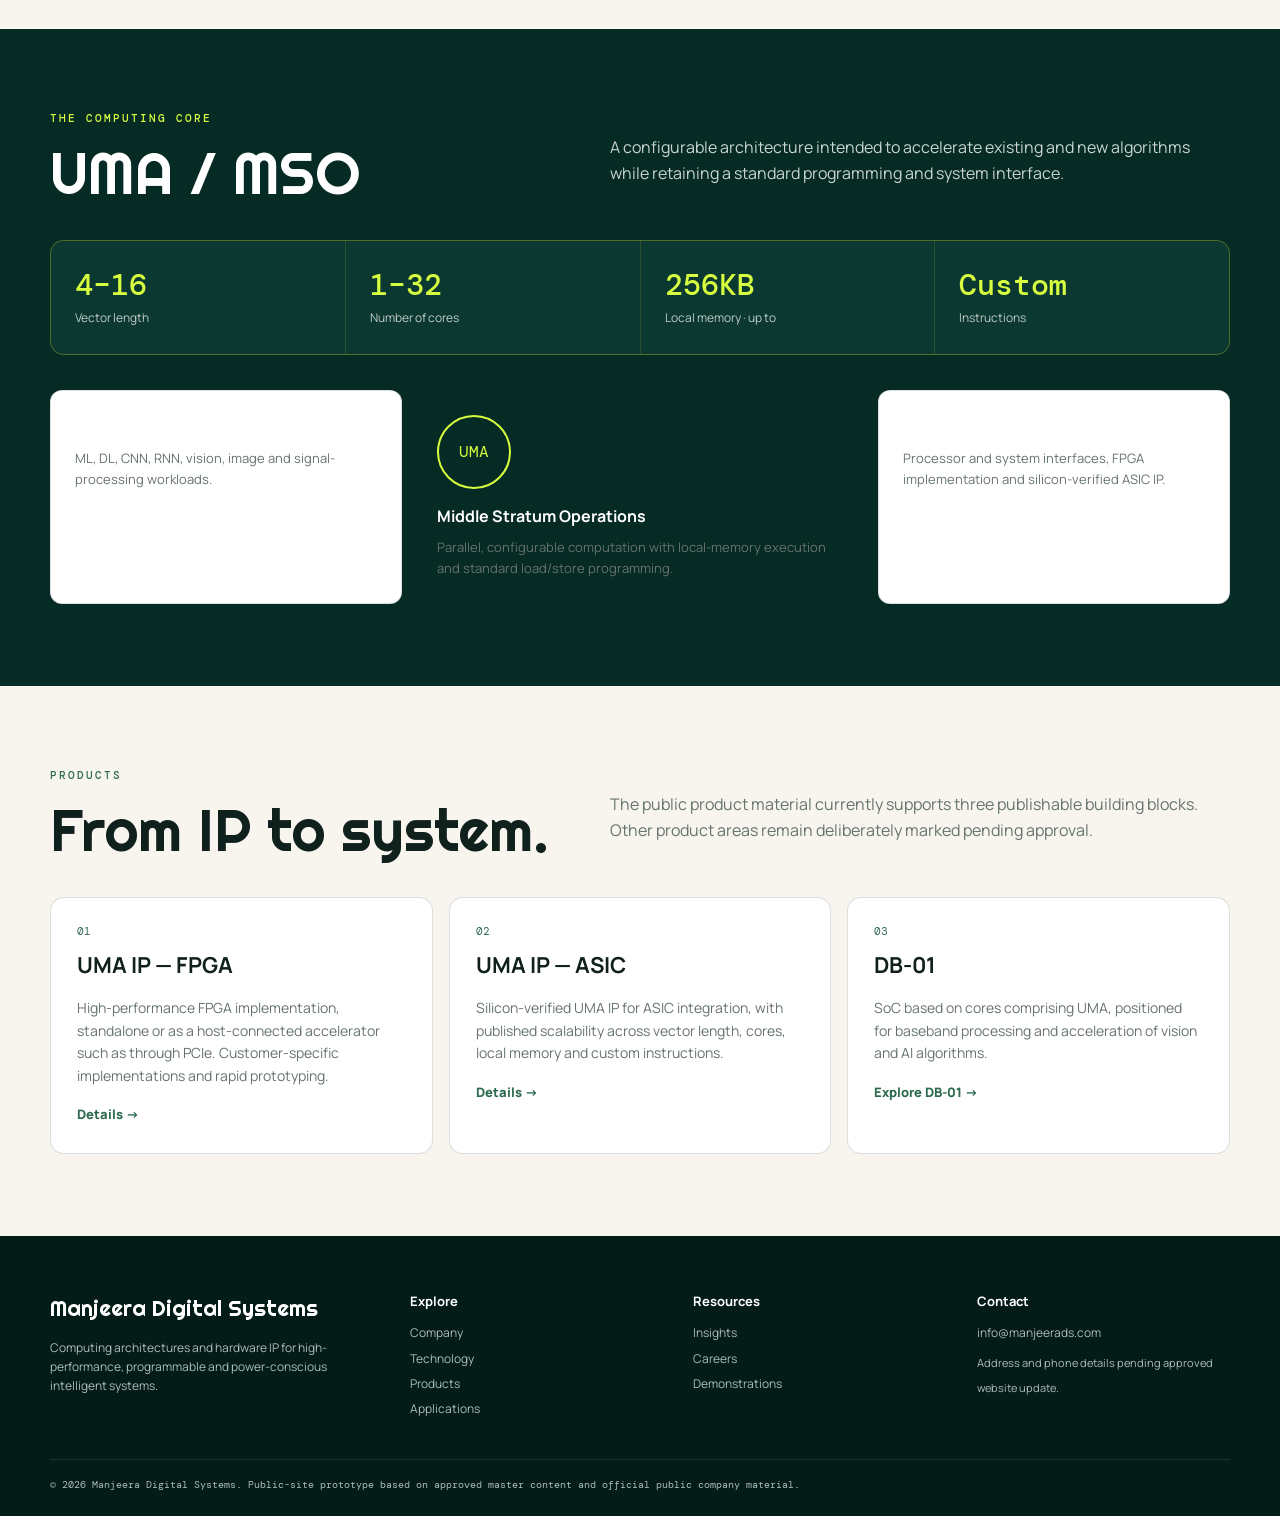
==== commit 9f688ad9: "Add files via upload" ====
--- a/index.html
+++ b/index.html
@@ -1,24 +1 @@
-<!doctype html><html lang="en"><head><meta charset="utf-8"><meta name="viewport" content="width=device-width,initial-scale=1">
-<title>Home | Manjeera Digital Systems</title>
-<link rel="preconnect" href="https://fonts.googleapis.com"><link rel="preconnect" href="https://fonts.gstatic.com" crossorigin>
-<link href="https://fonts.googleapis.com/css2?family=Fredoka:wght@400;500;600&family=Righteous&display=swap" rel="stylesheet">
-<link rel="stylesheet" href="styles.css"></head><body><nav class="nav"><div class="container nav-in">
-      <a class="brand" href="index.html"><span class="mark">M</span><span>Manjeera Digital Systems</span></a>
-      <button class="menu" id="menu">☰</button><div class="links" id="links"><a class="active" href="index.html">Home</a><a class="" href="company.html">Company</a><a class="" href="technology.html">Technology</a><a class="" href="products.html">Products</a><a class="" href="applications.html">Applications</a><a class="" href="careers.html">Careers</a><a class="" href="contact.html">Contact</a></div>
-    </div></nav>
-<section class="hero"><div class="container hero-grid">
-<div><div class="eyebrow">Advanced Computing Architectures</div><h1>Building the computing technology behind the next generation of <span>intelligent systems.</span></h1>
-<p>Manjeera Digital Systems develops advanced computing architectures and hardware IP designed to deliver high performance, programmability and power efficiency across AI, vision, signal processing and edge applications.</p>
-<div class="actions"><a class="btn primary" href="technology.html">Explore Our Technology →</a><a class="btn outline" href="products.html">Discover Our Products</a></div></div>
-<div class="hero-art"><div class="ring r1"></div><div class="ring r2"></div><div class="ring r3"></div><div class="core"><div><strong>UMA</strong><small>Computing Architecture</small></div></div><div class="node a">AI & Vision</div><div class="node b">Edge Computing</div><div class="node c">Signal Processing</div><div class="node d">Programmability</div></div>
-</div></section>
-<section class="section"><div class="container split"><div><div class="eyebrow">Why Manjeera</div><h2>Computing closer to where data is created.</h2></div><div><p class="lead">Modern intelligent systems are processing more data than ever. The challenge is not only computing faster — it is doing so efficiently, flexibly and close to where the data is created.</p><div class="lime-line"></div><p class="lead">Manjeera’s approach is built around UMA, its computing architecture based on Middle Stratum Operations (MSO), combining hardware acceleration with software flexibility.</p></div></div></section>
-<section class="section soft"><div class="container"><div class="section-head"><div class="eyebrow">What We Build</div><h2>A flexible foundation for intelligent systems.</h2><p>From programmable IP to FPGA, ASIC and SoC implementations, Manjeera’s technology is designed to support customer-specific and application-focused systems.</p></div>
-<div class="cards"><div class="card"><div class="num">01</div><h3>Programmable Computing IP</h3><p>Computing IP for high-performance and low-power applications.</p></div><div class="card"><div class="num">02</div><h3>FPGA & ASIC</h3><p>Implementations for customer-specific and application-focused systems.</p></div><div class="card"><div class="num">03</div><h3>SoC Solutions</h3><p>Solutions for AI, vision, baseband and positioning workloads.</p></div></div></div></section>
-<section class="section dark"><div class="container"><div class="section-head"><div class="eyebrow">From Architecture to Application</div><h2>Built for demanding intelligent workloads.</h2><p>Manjeera’s technology is designed to support workloads from AI and computer vision to signal processing, positioning and embedded systems.</p></div><div class="actions"><a class="btn primary" href="applications.html">Explore Applications →</a><a class="btn outline" href="company.html">About Manjeera</a></div></div></section>
-<footer><div class="container"><div class="foot">
-      <div><div class="brand"><span class="mark">M</span><span>Manjeera Digital Systems</span></div><p>Advanced computing architectures and hardware IP for intelligent systems.</p></div>
-      <div class="footlinks"><a href="company.html">Company</a><a href="technology.html">Technology</a><a href="products.html">Products</a><a href="applications.html">Applications</a><a href="careers.html">Careers</a><a href="contact.html">Contact</a></div>
-    </div><div class="copy">© 2026 Manjeera Digital Systems. All rights reserved.</div></div></footer>
-<script>const m=document.getElementById('menu'),l=document.getElementById('links');m.addEventListener('click',()=>l.classList.toggle('open'));document.querySelectorAll('.links a').forEach(a=>a.addEventListener('click',()=>l.classList.remove('open')));</script>
-</body></html>+<!doctype html><html lang="en"><head><meta charset="utf-8"><meta name="viewport" content="width=device-width,initial-scale=1"><title>Home — Manjeera Digital Systems</title><meta name="description" content="Manjeera Digital Systems — computing architectures, UMA hardware IP, FPGA and ASIC implementations."><link rel="stylesheet" href="styles.css"></head><body><header><div class="topline"></div><div class="container nav"><a class="brand" href="index.html"><img src="https://gust-production.s3.amazonaws.com/uploads/startup/logo_image/165781/Logo_600x600.png" alt="Manjeera Digital Systems logo"><div><strong>Manjeera</strong><span>Digital Systems</span></div></a><nav class="links"><a href="index.html">Home</a><div class="drop"><button>Company ▾</button><div class="dropmenu"><a href="company.html">About Manjeera</a><a href="company.html#leadership">Leadership & Team</a><a href="company.html#careers">Culture & Careers</a></div></div><div class="drop"><button>Technology ▾</button><div class="dropmenu"><a href="technology.html">UMA / MSO</a><a href="technology.html#architecture">Architecture</a><a href="technology.html#validation">Validation & Demos</a></div></div><div class="drop"><button>Products ▾</button><div class="dropmenu"><a href="products.html">Portfolio</a><a href="db01.html">DB-01</a><a href="products.html#uma-fpga">UMA IP — FPGA</a><a href="products.html#uma-asic">UMA IP — ASIC</a></div></div><div class="drop"><button>Applications ▾</button><div class="dropmenu"><a href="applications.html">Application Map</a><a href="applications.html#edge">Edge & Node</a><a href="applications.html#signal">Signal Processing</a></div></div><a href="insights.html">Insights</a><a href="careers.html">Careers</a><a class="navcta" href="contact.html">Contact</a></nav><button class="menu-btn" onclick="document.querySelector('.links').style.display=document.querySelector('.links').style.display==='flex'?'none':'flex'">Menu</button></div></header><section class="hero"><div class="container"><div class="eyebrow">HYDERABAD · COMPUTING ARCHITECTURES · HARDWARE IP</div><h1>Building the computing technology behind the next generation of <em>intelligent systems.</em></h1><p>Manjeera Digital Systems develops advanced computing architectures and hardware IP designed for high performance, programmability and power efficiency across AI, vision, signal processing and edge applications.</p><div class="actions"><a class="btn primary" href="technology.html">Explore the technology →</a><a class="btn ghost" href="products.html">View products</a></div></div></section><div class="band"><div class="container ticker"><span>UMA</span><span>Middle Stratum Operations</span><span>FPGA</span><span>ASIC</span><span>AI / ML</span><span>Vision</span><span>Signal Processing</span><span>GNSS</span></div></div><section class="section"><div class="container"><div class="section-head"><div><div class="eyebrow" style="color:var(--sage)">THE PROBLEM</div><h2>Compute closer to the workload.</h2></div><p class="lead">Modern intelligent systems are processing more data than ever. The challenge is not only computing faster, but doing so efficiently, flexibly and close to where data is created.</p></div><div class="grid grid3"><article class="card"><div class="num">01 / ARCHITECTURE</div><h3>Programmable computing IP</h3><p>UMA is built around Middle Stratum Operations (MSO), combining hardware acceleration with software flexibility for demanding workloads.</p><a href="technology.html">Understand UMA →</a></article><article class="card"><div class="num">02 / IMPLEMENTATION</div><h3>FPGA → ASIC</h3><p>From turnkey FPGA implementations and rapid prototyping to silicon-verified UMA IP for ASIC integration.</p><a href="products.html">See the portfolio →</a></article><article class="card"><div class="num">03 / APPLICATION</div><h3>AI, vision, DSP & positioning</h3><p>Architectures designed for workloads spanning AI/ML, computer vision, signal processing, communications and GNSS.</p><a href="applications.html">Explore workloads →</a></article></div></div></section><section class="section dark"><div class="container"><div class="section-head"><div><div class="eyebrow">THE COMPUTING CORE</div><h2>UMA / MSO</h2></div><p class="lead">A configurable architecture intended to accelerate existing and new algorithms while retaining a standard programming and system interface.</p></div><div class="specs"><div class="spec"><b>4–16</b><span>Vector length</span></div><div class="spec"><b>1–32</b><span>Number of cores</span></div><div class="spec"><b>256KB</b><span>Local memory · up to</span></div><div class="spec"><b>Custom</b><span>Instructions</span></div></div><div class="arch"><div class="node"><h4>Software / Algorithms</h4><p>ML, DL, CNN, RNN, vision, image and signal-processing workloads.</p></div><div class="node core"><div class="circle">UMA</div><h4>Middle Stratum Operations</h4><p>Parallel, configurable computation with local-memory execution and standard load/store programming.</p></div><div class="node"><h4>System / Silicon</h4><p>Processor and system interfaces, FPGA implementation and silicon-verified ASIC IP.</p></div></div></div></section><section class="section"><div class="container"><div class="section-head"><div><div class="eyebrow" style="color:var(--sage)">PRODUCTS</div><h2>From IP to system.</h2></div><p class="lead">The public product material currently supports three publishable building blocks. Other product areas remain deliberately marked pending approval.</p></div><div class="grid grid3"><article class="card"><div class="num">01</div><h3>UMA IP — FPGA</h3><p>High-performance FPGA implementation, standalone or as a host-connected accelerator such as through PCIe. Customer-specific implementations and rapid prototyping.</p><a href="products.html#uma-fpga">Details →</a></article><article class="card"><div class="num">02</div><h3>UMA IP — ASIC</h3><p>Silicon-verified UMA IP for ASIC integration, with published scalability across vector length, cores, local memory and custom instructions.</p><a href="products.html#uma-asic">Details →</a></article><article class="card"><div class="num">03</div><h3>DB-01</h3><p>SoC based on cores comprising UMA, positioned for baseband processing and acceleration of vision and AI algorithms.</p><a href="db01.html">Explore DB-01 →</a></article></div></div></section><footer><div class="container footergrid"><div><div class="footerbrand">Manjeera Digital Systems</div><p style="font-size:12px;max-width:280px">Computing architectures and hardware IP for high-performance, programmable and power-conscious intelligent systems.</p></div><div><h4>Explore</h4><a href="company.html">Company</a><a href="technology.html">Technology</a><a href="products.html">Products</a><a href="applications.html">Applications</a></div><div><h4>Resources</h4><a href="insights.html">Insights</a><a href="careers.html">Careers</a><a href="technology.html#validation">Demonstrations</a></div><div><h4>Contact</h4><a href="mailto:info@manjeerads.com">info@manjeerads.com</a><span style="font-size:11px">Address and phone details pending approved website update.</span></div></div><div class="container copyright">© <span data-year></span> Manjeera Digital Systems. Public-site prototype based on approved master content and official public company material.</div></footer><script src="script.js"></script></body></html>
--- a/styles.css
+++ b/styles.css
@@ -1,66 +1,15 @@
-
-:root{
-  --forest:#0A2E2A; --forest2:#103B35; --sage:#2D6A4F; --lime:#52B788;
-  --lime2:#8FD9B3; --cream:#FAF9F6; --soft:#F1F4EF; --ink:#16201E;
-  --muted:#66736F; --line:rgba(10,46,42,.13); --white:#fff;
-  --shadow:0 18px 55px rgba(10,46,42,.10); --radius:24px; --max:1180px;
-}
-*{box-sizing:border-box;margin:0;padding:0}
-html{scroll-behavior:smooth}
-body{font-family:"Fredoka",sans-serif;background:var(--cream);color:var(--ink);line-height:1.65}
-a{color:inherit;text-decoration:none} button{font:inherit}
-.container{width:min(var(--max),calc(100% - 40px));margin:auto}
-.nav{position:sticky;top:0;z-index:1000;background:rgba(10,46,42,.96);backdrop-filter:blur(14px);border-bottom:1px solid rgba(255,255,255,.08)}
-.nav-in{height:76px;display:flex;align-items:center;justify-content:space-between;gap:25px}
-.brand{display:flex;align-items:center;gap:11px;color:#fff;font-weight:600}
-.mark{width:36px;height:36px;border:1.5px solid var(--lime);border-radius:10px;display:grid;place-items:center;color:var(--lime);font-family:Righteous}
-.links{display:flex;align-items:center;gap:24px;color:rgba(255,255,255,.76);font-size:.88rem}
-.links a:hover,.links .active{color:var(--lime)}
-.menu{display:none;background:none;border:0;color:white;font-size:1.7rem}
-.btn{display:inline-flex;align-items:center;justify-content:center;padding:12px 19px;border-radius:999px;font-weight:600;border:1px solid transparent;transition:.2s}
-.primary{background:var(--lime);color:var(--forest)} .primary:hover{transform:translateY(-2px)}
-.outline{border-color:rgba(255,255,255,.25);color:white}.outline:hover{border-color:var(--lime);color:var(--lime)}
-.hero{background:var(--forest);color:white;padding:100px 0 90px}
-.hero-grid{display:grid;grid-template-columns:1.1fr .9fr;gap:70px;align-items:center}
-.eyebrow{display:inline-flex;align-items:center;gap:9px;color:var(--sage);font-size:.76rem;font-weight:600;letter-spacing:.12em;text-transform:uppercase;margin-bottom:16px}
-.eyebrow:before{content:"";width:26px;height:2px;background:var(--lime)}
-.hero .eyebrow{color:var(--lime2)}
-h1,h2,h3{font-family:Righteous,sans-serif;font-weight:400;line-height:1.08;color:var(--forest)}
-h1{font-size:clamp(3rem,6vw,5.4rem)} h2{font-size:clamp(2.2rem,4vw,3.5rem)} h3{font-size:1.35rem}
-.hero h1{color:white}.hero h1 span{color:var(--lime)}
-.hero p{color:rgba(255,255,255,.72);font-size:1.08rem;max-width:680px;margin-top:25px}
-.actions{display:flex;gap:13px;flex-wrap:wrap;margin-top:30px}
-.hero-art{min-height:390px;position:relative;display:grid;place-items:center}
-.ring{position:absolute;border:1px solid rgba(82,183,136,.24);border-radius:50%}
-.r1{width:400px;height:400px}.r2{width:285px;height:285px}.r3{width:170px;height:170px}
-.core{width:135px;height:135px;border-radius:50%;display:grid;place-items:center;text-align:center;background:radial-gradient(circle at 35% 25%,#61cf99,#2D6A4F 55%,#143E36);box-shadow:0 0 0 10px rgba(82,183,136,.06),0 0 70px rgba(82,183,136,.18);z-index:2}
-.core strong{font-family:Righteous;font-size:1.65rem}.core small{display:block;color:rgba(255,255,255,.7);font-size:.66rem}
-.node{position:absolute;padding:8px 12px;border:1px solid rgba(143,217,179,.3);background:rgba(10,46,42,.8);border-radius:999px;color:#dff4e8;font-size:.75rem}
-.a{top:48px;right:30px}.b{bottom:45px;right:0}.c{bottom:105px;left:5px}.d{top:80px;left:20px}
-.section{padding:95px 0}.soft{background:var(--soft)}.dark{background:var(--forest);color:white}
-.dark h2,.dark h3{color:white}.dark .eyebrow{color:var(--lime2)}
-.section-head{max-width:760px;margin-bottom:45px}.section-head p{color:var(--muted);margin-top:16px;font-size:1.03rem}
-.dark .section-head p{color:rgba(255,255,255,.68)}
-.split{display:grid;grid-template-columns:.8fr 1.2fr;gap:70px}
-.lead{font-size:1.12rem;color:var(--muted)} .lime-line{width:68px;height:3px;background:var(--lime);border-radius:9px;margin:22px 0}
-.cards{display:grid;grid-template-columns:repeat(3,1fr);gap:18px}
-.card{background:white;border:1px solid var(--line);border-radius:var(--radius);padding:28px;box-shadow:0 7px 28px rgba(10,46,42,.045);transition:.2s;position:relative;overflow:hidden}
-.card:before{content:"";position:absolute;top:0;left:0;width:0;height:3px;background:var(--lime);transition:.2s}
-.card:hover{transform:translateY(-4px);box-shadow:var(--shadow)}.card:hover:before{width:100%}
-.num{font-family:Righteous;color:var(--lime);font-size:.9rem;margin-bottom:28px}
-.card p{color:var(--muted);font-size:.91rem;margin-top:9px}
-.grid2{display:grid;grid-template-columns:1fr 1fr;gap:20px}
-.product{background:var(--forest);color:white;border-radius:var(--radius);padding:38px}
-.product h3{color:white;font-size:2.1rem}.product p{color:rgba(255,255,255,.7);margin:14px 0 22px}
-.product li{list-style:none;color:#dff4e8;margin:8px 0}.product li:before{content:"→";color:var(--lime);margin-right:8px}
-.tech{background:rgba(255,255,255,.045);border:1px solid rgba(255,255,255,.1);border-radius:var(--radius);padding:38px}
-.tech p{color:rgba(255,255,255,.7);margin-top:12px}.tech-list{display:grid;grid-template-columns:1fr 1fr;gap:10px;margin-top:24px}
-.tech-list div{padding:12px 14px;border:1px solid rgba(143,217,179,.18);border-radius:12px;color:#dff4e8;font-size:.87rem}
-.page-head{background:var(--forest);padding:80px 0;color:white}.page-head h1{color:white;font-size:clamp(2.8rem,5vw,4.5rem)}.page-head p{max-width:760px;color:rgba(255,255,255,.7);margin-top:18px;font-size:1.05rem}
-.pills{display:flex;flex-wrap:wrap;gap:9px;margin-top:25px}.pill{padding:7px 11px;border-radius:999px;background:rgba(82,183,136,.12);color:var(--lime2);font-size:.78rem}
-.contact{display:grid;grid-template-columns:.75fr 1.25fr;gap:35px}.contact-box{background:white;border:1px solid var(--line);border-radius:24px;padding:30px}
-.form{display:grid;grid-template-columns:1fr 1fr;gap:13px}.form input,.form textarea,.form select{width:100%;padding:13px;border:1px solid var(--line);border-radius:12px;background:white;font:inherit}.form textarea{grid-column:1/-1;min-height:130px}.full{grid-column:1/-1}
-.notice{border-left:3px solid var(--lime);background:rgba(82,183,136,.07);padding:16px 18px;color:var(--muted);margin-top:22px;border-radius:0 12px 12px 0}
-footer{background:#071F1C;color:white;padding:45px 0 22px}.foot{display:flex;justify-content:space-between;gap:30px;padding-bottom:30px;border-bottom:1px solid rgba(255,255,255,.1)}.foot p{color:rgba(255,255,255,.55);max-width:430px;margin-top:10px}.footlinks{display:flex;gap:20px;flex-wrap:wrap;color:rgba(255,255,255,.6);font-size:.86rem}.footlinks a:hover{color:var(--lime)}.copy{padding-top:18px;color:rgba(255,255,255,.38);font-size:.78rem}
-@media(max-width:900px){.links{display:none;position:absolute;top:76px;left:0;right:0;background:var(--forest);padding:20px;flex-direction:column;align-items:flex-start}.links.open{display:flex}.menu{display:block}.hero-grid,.split,.contact{grid-template-columns:1fr}.hero-art{order:-1;min-height:310px}.cards{grid-template-columns:1fr 1fr}}
-@media(max-width:620px){.container{width:calc(100% - 28px)}.section{padding:70px 0}.hero{padding:70px 0}.hero h1{font-size:2.8rem}.cards,.grid2,.tech-list,.form{grid-template-columns:1fr}.form textarea,.full{grid-column:auto}.hero-art{transform:scale(.82)}.foot{flex-direction:column}}
+@import url('https://fonts.googleapis.com/css2?family=DM+Mono:wght@400;500&family=Manrope:wght@400;500;600;700;800&family=Righteous&display=swap');
+:root{--forest:#062a24;--forest2:#0a3931;--sage:#2d6a4f;--lime:#d8ff3f;--lime2:#b8f52c;--cream:#f7f5ee;--ink:#10201d;--muted:#66736f;--line:rgba(6,42,36,.15);--white:#fff;--mono:'DM Mono',monospace;--display:'Righteous',sans-serif;--body:'Manrope',sans-serif}
+*{box-sizing:border-box}html{scroll-behavior:smooth}body{margin:0;background:var(--cream);color:var(--ink);font-family:var(--body);line-height:1.6}a{color:inherit;text-decoration:none}.container{width:min(1180px,calc(100% - 40px));margin:auto}.topline{height:4px;background:var(--lime)}
+header{position:sticky;top:0;z-index:50;background:rgba(247,245,238,.94);backdrop-filter:blur(16px);border-bottom:1px solid var(--line)}.nav{height:78px;display:flex;align-items:center;justify-content:space-between;gap:28px}.brand{display:flex;align-items:center;gap:12px;min-width:210px}.brand img{width:52px;height:52px;object-fit:contain;background:#fff;border-radius:8px}.brand strong{font-family:var(--display);font-size:18px;letter-spacing:.3px;line-height:1}.brand span{display:block;font:10px var(--mono);color:var(--sage);margin-top:5px}.links{display:flex;align-items:center;gap:4px}.links>a,.drop>button{border:0;background:transparent;padding:10px 11px;font:600 12px var(--body);color:var(--ink);cursor:pointer;border-radius:8px}.links>a:hover,.drop>button:hover{background:#e9efe9}.drop{position:relative}.dropmenu{position:absolute;top:46px;left:0;width:235px;padding:8px;background:var(--forest);border:1px solid rgba(216,255,63,.22);box-shadow:0 18px 40px rgba(0,0,0,.22);border-radius:12px;display:none}.drop:hover .dropmenu,.drop:focus-within .dropmenu{display:block}.dropmenu a{display:block;color:#f4f8f4;padding:9px 11px;border-radius:7px;font-size:12px}.dropmenu a:hover{background:rgba(216,255,63,.12);color:var(--lime)}.navcta{background:var(--forest)!important;color:#fff!important;border-radius:999px!important;padding:11px 16px!important}.navcta:hover{background:var(--sage)!important}.menu-btn{display:none;border:0;background:var(--forest);color:#fff;border-radius:8px;padding:10px}
+.hero{background:var(--forest);color:#fff;padding:94px 0 84px;position:relative;overflow:hidden}.hero:after{content:'';position:absolute;inset:0;background-image:linear-gradient(rgba(216,255,63,.07) 1px,transparent 1px),linear-gradient(90deg,rgba(216,255,63,.07) 1px,transparent 1px);background-size:42px 42px;mask-image:linear-gradient(to bottom,black,transparent 88%);pointer-events:none}.hero .container{position:relative;z-index:1}.eyebrow{font:500 11px var(--mono);letter-spacing:2px;text-transform:uppercase;color:var(--lime);margin-bottom:18px}.hero h1{font-family:var(--display);font-weight:400;font-size:clamp(46px,7vw,92px);line-height:.95;max-width:900px;margin:0 0 28px}.hero h1 em{font-style:normal;color:var(--lime)}.hero p{font-size:18px;color:#d8e1dd;max-width:720px}.actions{display:flex;gap:12px;flex-wrap:wrap;margin-top:30px}.btn{display:inline-flex;align-items:center;justify-content:center;padding:13px 18px;border-radius:8px;font-weight:800;font-size:13px;border:1px solid rgba(255,255,255,.25)}.btn.primary{background:var(--lime);color:var(--forest);border-color:var(--lime)}.btn.ghost{color:#fff}.btn.ghost:hover{background:rgba(255,255,255,.08)}
+.section{padding:82px 0}.section.dark{background:var(--forest);color:#fff}.section-head{display:flex;justify-content:space-between;gap:30px;align-items:end;margin-bottom:38px}.section h2{font-family:var(--display);font-weight:400;font-size:clamp(34px,5vw,58px);line-height:1.02;margin:0}.lead{max-width:620px;color:var(--muted);font-size:16px}.dark .lead{color:#c8d5d0}.grid{display:grid;gap:16px}.grid3{grid-template-columns:repeat(3,1fr)}.grid2{grid-template-columns:repeat(2,1fr)}.card{border:1px solid var(--line);background:#fff;padding:26px;border-radius:14px;transition:.2s transform,.2s border-color,.2s box-shadow}.card:hover{transform:translateY(-3px);border-color:rgba(45,106,79,.45);box-shadow:0 15px 35px rgba(6,42,36,.08)}.dark .card{background:#0b3931;border-color:rgba(216,255,63,.16)}.card .num{font:11px var(--mono);color:var(--sage)}.dark .card .num{color:var(--lime)}.card h3{font-size:22px;margin:10px 0}.card p{color:var(--muted);font-size:14px}.dark .card p{color:#b9c8c2}.card a{color:var(--sage);font-weight:800;font-size:13px}.dark .card a{color:var(--lime)}
+.specs{display:grid;grid-template-columns:repeat(4,1fr);gap:1px;background:rgba(216,255,63,.18);border:1px solid rgba(216,255,63,.18);border-radius:14px;overflow:hidden}.spec{background:#0b3931;padding:24px}.spec b{display:block;color:var(--lime);font:500 30px var(--mono)}.spec span{font-size:12px;color:#bdcbc5}.mono{font-family:var(--mono)}
+.band{background:var(--lime);color:var(--forest);padding:16px 0}.ticker{display:flex;gap:28px;overflow:hidden;white-space:nowrap;font:600 11px var(--mono);letter-spacing:1px;text-transform:uppercase}.ticker span:before{content:'✦';margin-right:10px}
+.arch{display:grid;grid-template-columns:1fr 1.3fr 1fr;align-items:stretch;gap:10px;margin-top:35px}.arch .node{padding:24px;background:#fff;border:1px solid var(--line);border-radius:12px}.arch .core{background:var(--forest);color:#fff;border-color:var(--forest);display:flex;flex-direction:column;justify-content:center}.core .circle{width:74px;height:74px;border:2px solid var(--lime);border-radius:50%;display:grid;place-items:center;font:16px var(--mono);color:var(--lime);margin-bottom:15px}.node h4{margin:0 0 8px;font-size:16px}.node p{margin:0;color:var(--muted);font-size:13px}.flow{display:flex;align-items:center;justify-content:center;font:20px var(--mono);color:var(--sage)}
+.pillrow{display:flex;gap:8px;flex-wrap:wrap;margin:18px 0}.pill{border:1px solid var(--line);padding:7px 10px;border-radius:999px;font:11px var(--mono);background:#fff}.dark .pill{background:transparent;color:#e3ece8;border-color:rgba(255,255,255,.15)}
+.pagehead{background:var(--forest);color:#fff;padding:65px 0}.pagehead h1{font-family:var(--display);font-size:clamp(44px,6vw,76px);font-weight:400;margin:0 0 12px}.pagehead p{max-width:760px;color:#c9d5d1;font-size:17px}.breadcrumbs{font:10px var(--mono);color:var(--lime);text-transform:uppercase;letter-spacing:1.5px;margin-bottom:18px}.split{display:grid;grid-template-columns:.85fr 1.15fr;gap:50px}.stickybox{position:sticky;top:105px;align-self:start}.quote{border-left:4px solid var(--lime);padding:4px 0 4px 20px;font-size:24px;font-weight:700;line-height:1.3}.list{display:grid;gap:9px;margin:18px 0;padding:0;list-style:none}.list li{padding-left:22px;position:relative;font-size:14px}.list li:before{content:'+';position:absolute;left:0;color:var(--sage);font-weight:900}.dark .list li:before{color:var(--lime)}
+.timeline{display:grid;grid-template-columns:100px 1fr;gap:0;border-top:1px solid var(--line)}.timeline>div{padding:20px 0;border-bottom:1px solid var(--line)}.timeline .year{font:12px var(--mono);color:var(--sage)}
+footer{background:#041c18;color:#aebdb7;padding:55px 0 25px}.footergrid{display:grid;grid-template-columns:1.3fr 1fr 1fr 1fr;gap:30px}.footerbrand{color:#fff;font-family:var(--display);font-size:22px}.footergrid h4{color:#fff;margin:0 0 12px;font-size:13px}.footergrid a{display:block;font-size:12px;margin:6px 0}.copyright{border-top:1px solid rgba(255,255,255,.1);margin-top:35px;padding-top:18px;font:10px var(--mono)}
+@media(max-width:900px){.links{display:none}.menu-btn{display:block}.grid3,.grid2,.split,.arch{grid-template-columns:1fr}.specs{grid-template-columns:repeat(2,1fr)}.stickybox{position:static}.footergrid{grid-template-columns:1fr 1fr}.nav{height:68px}.hero{padding:65px 0}.hero h1{font-size:52px}}
+@media(max-width:560px){.container{width:min(100% - 26px,1180px)}.specs{grid-template-columns:1fr 1fr}.footergrid{grid-template-columns:1fr}.section{padding:60px 0}.brand strong{font-size:15px}}
